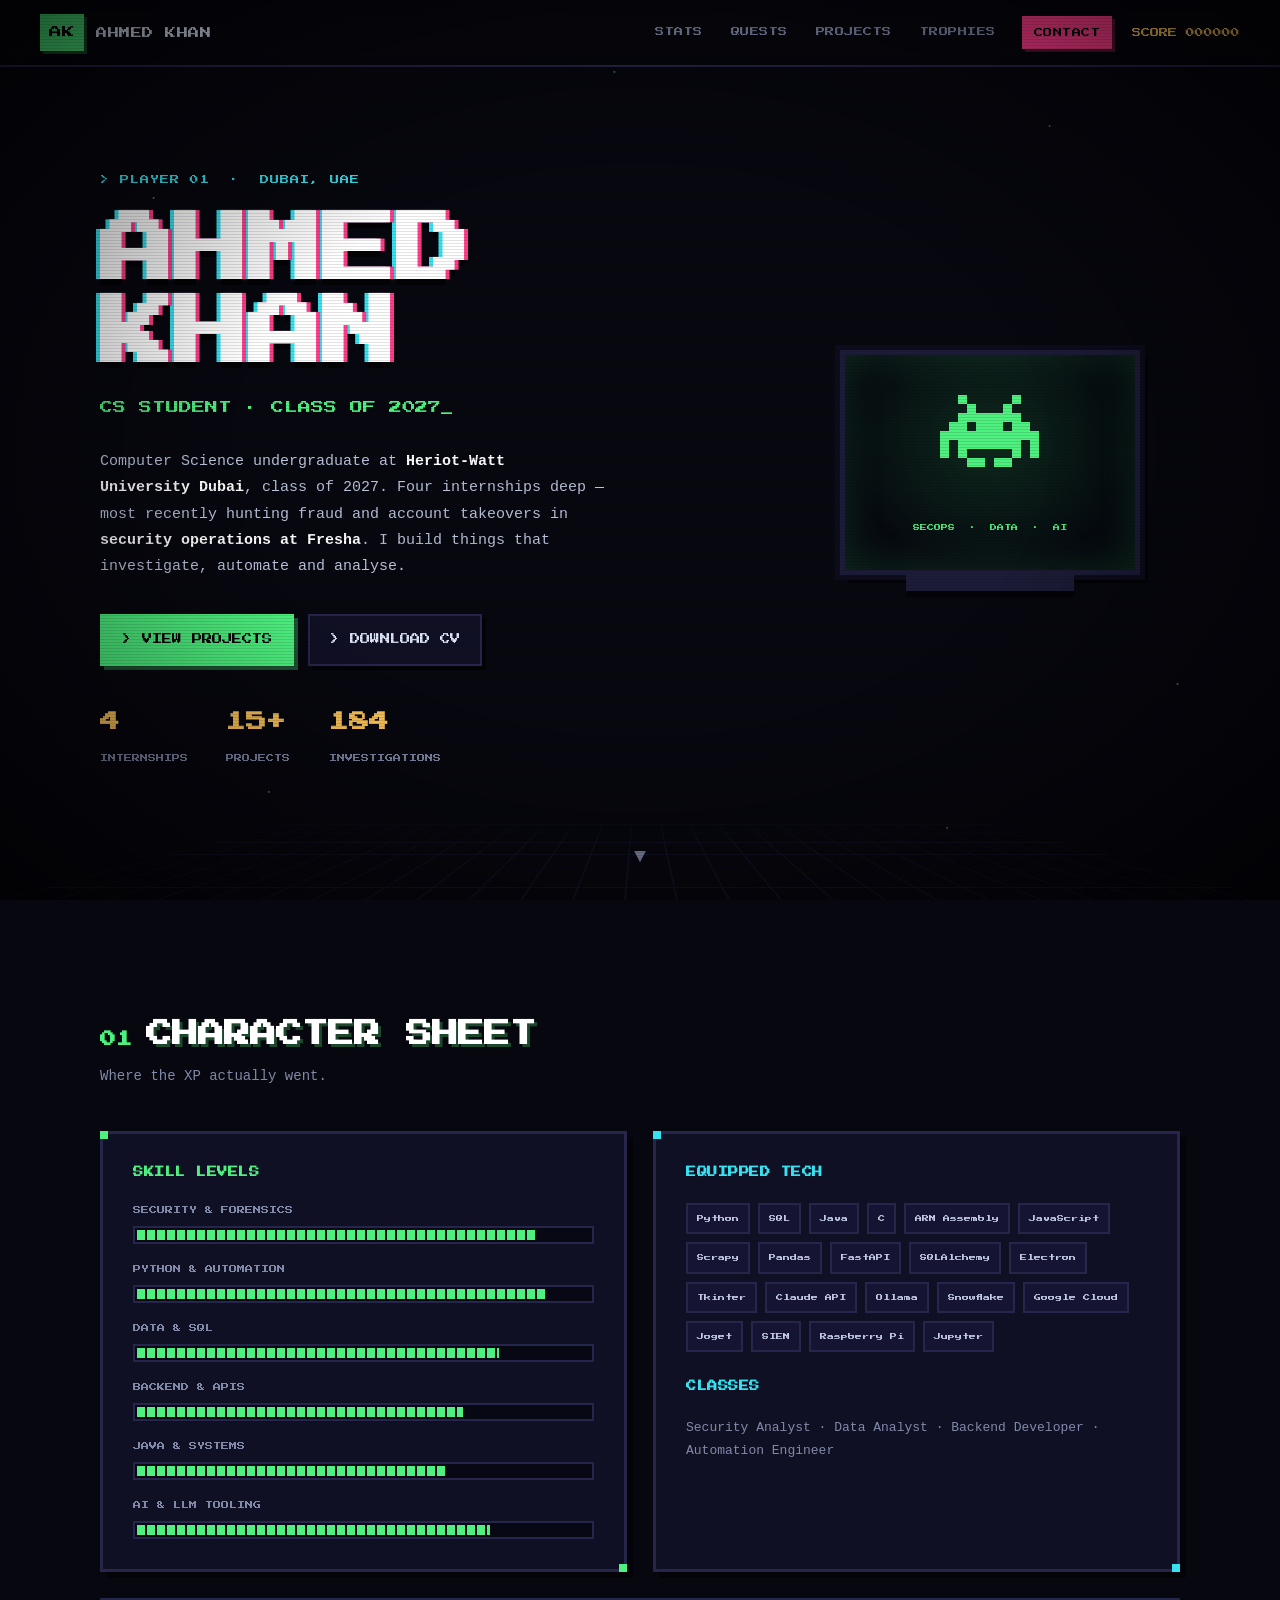
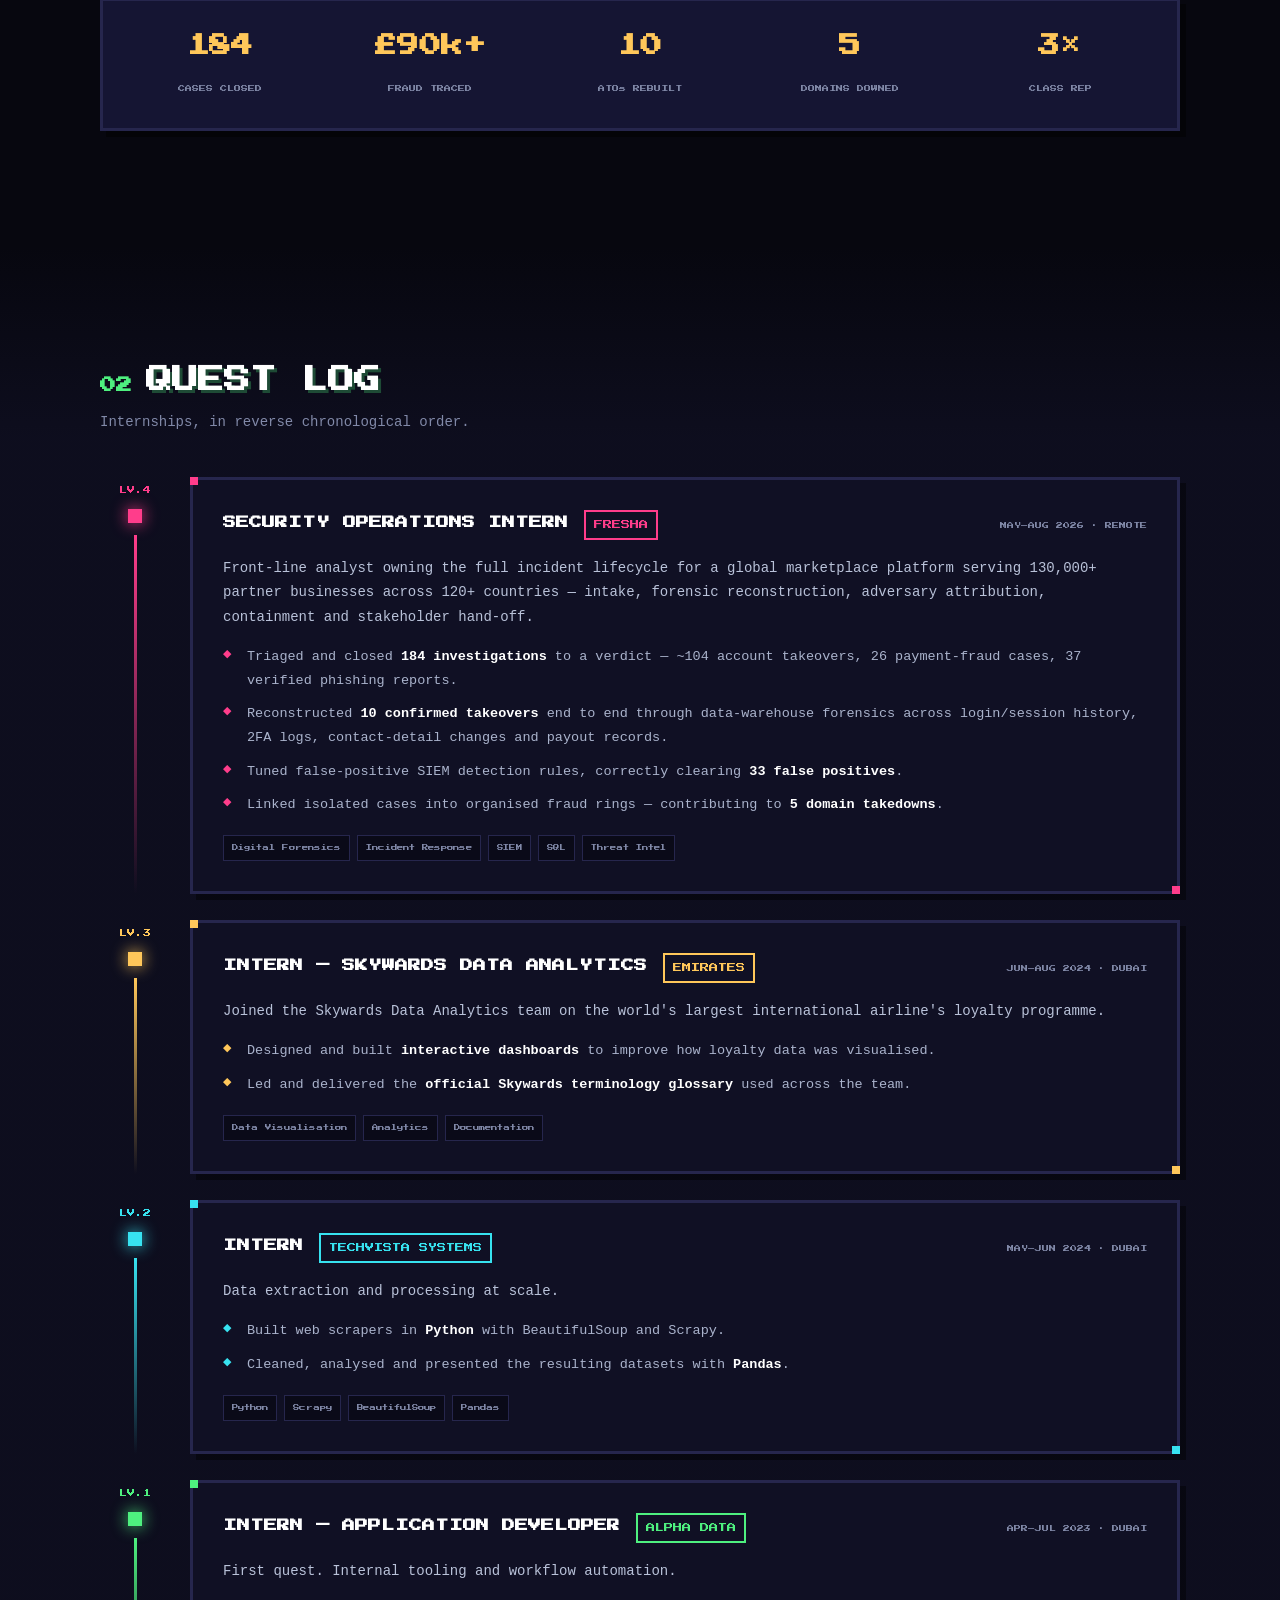
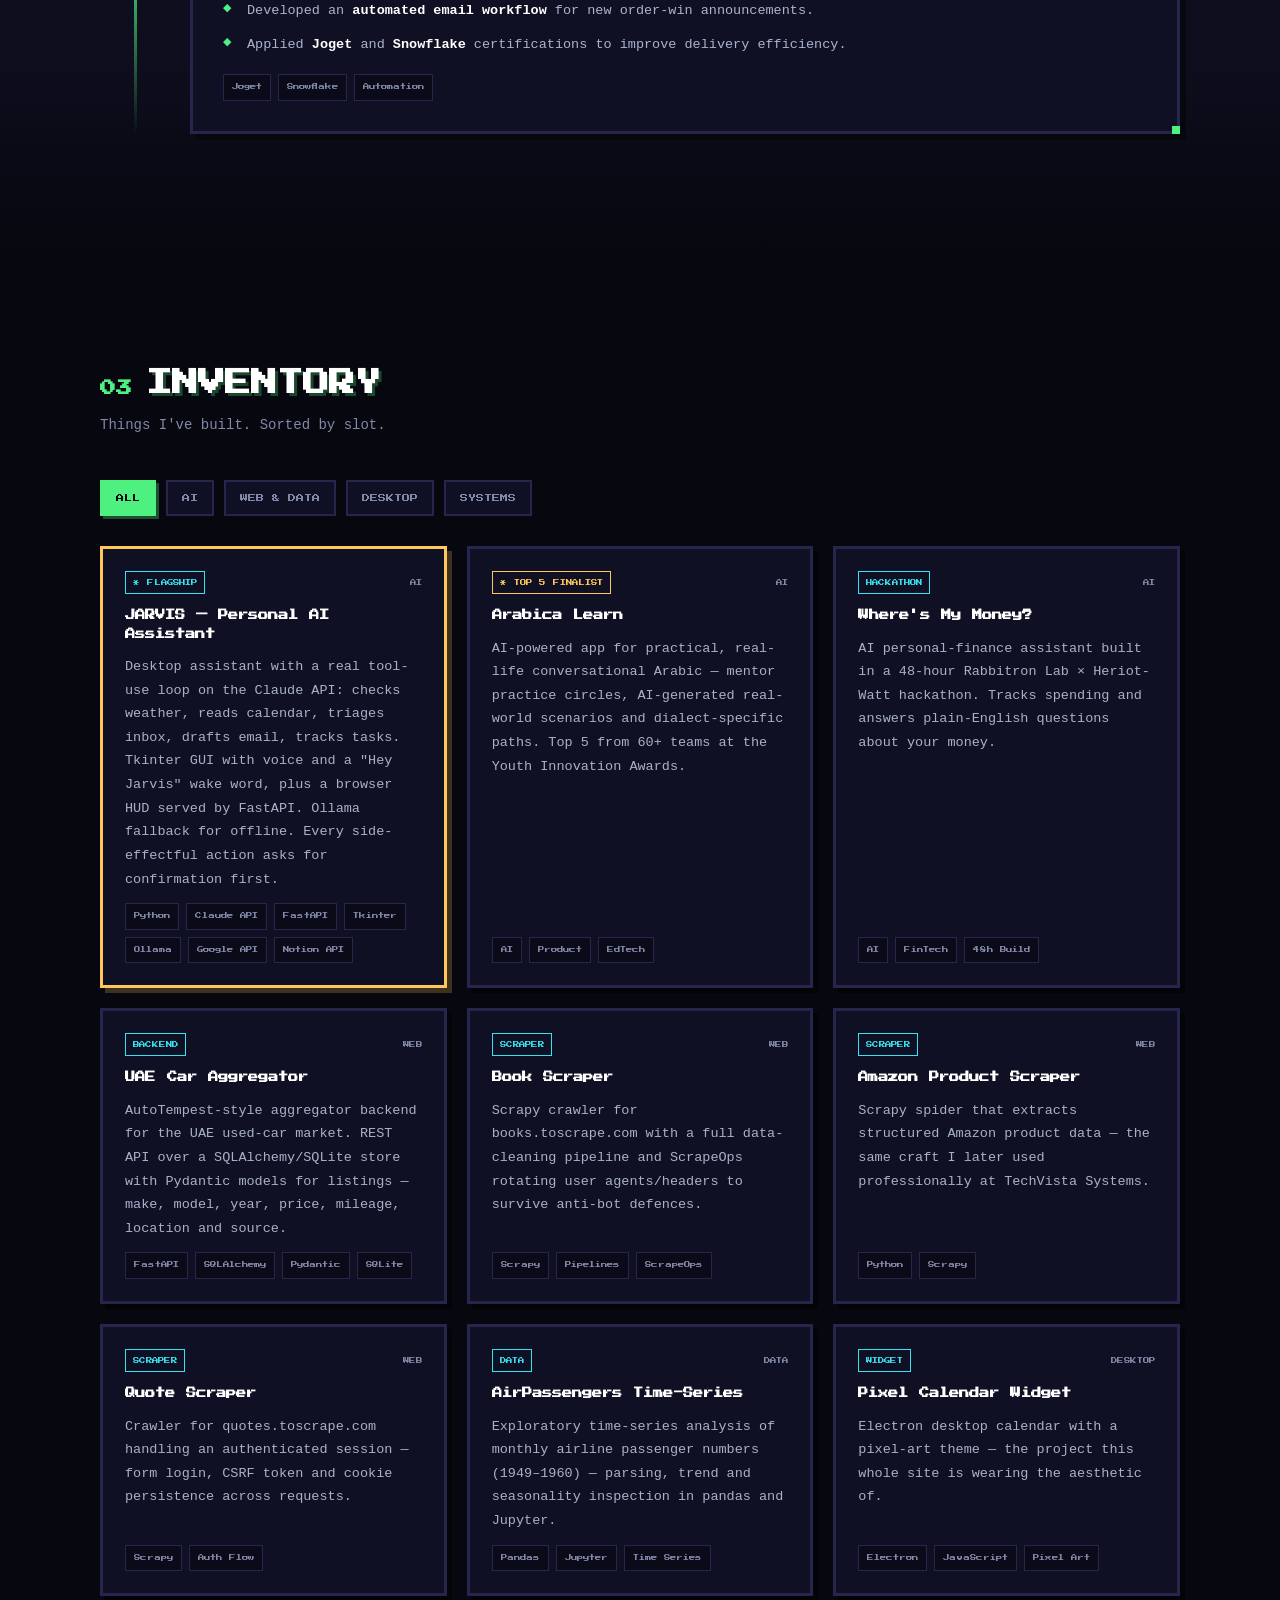
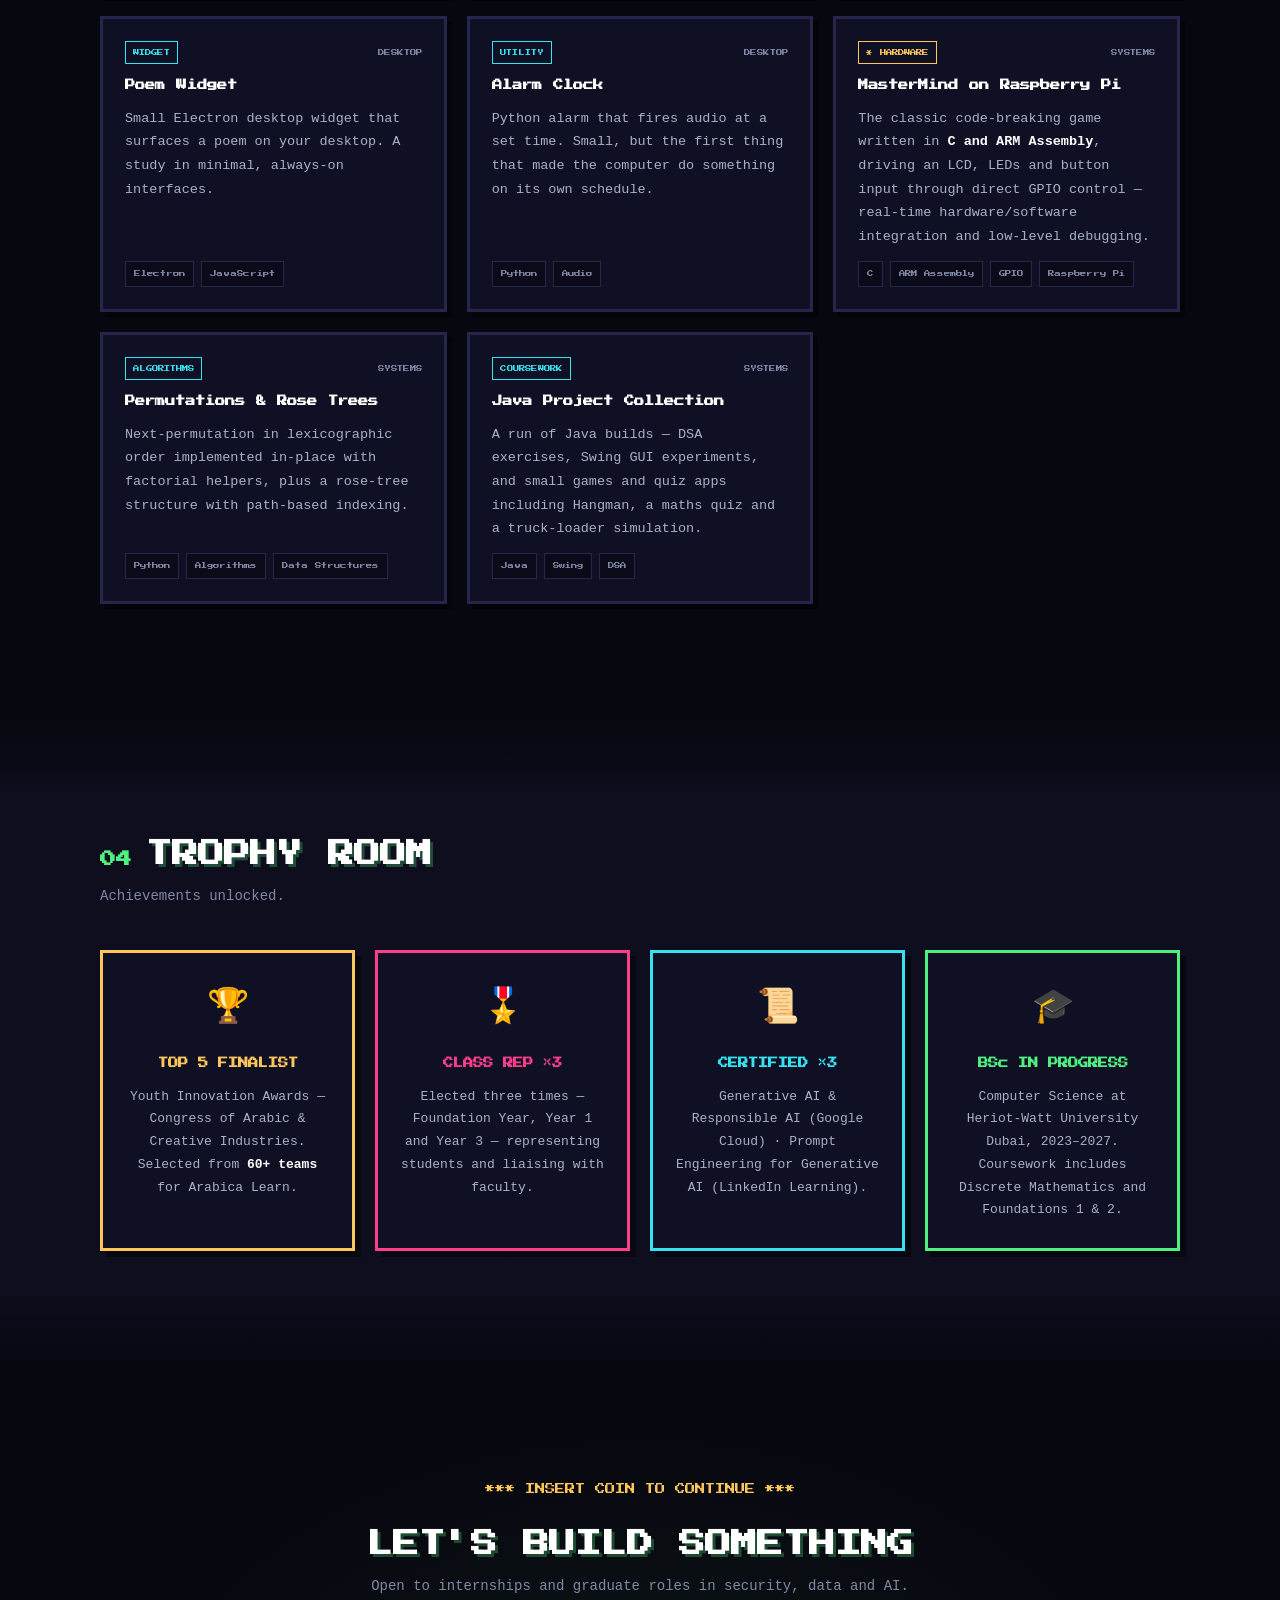
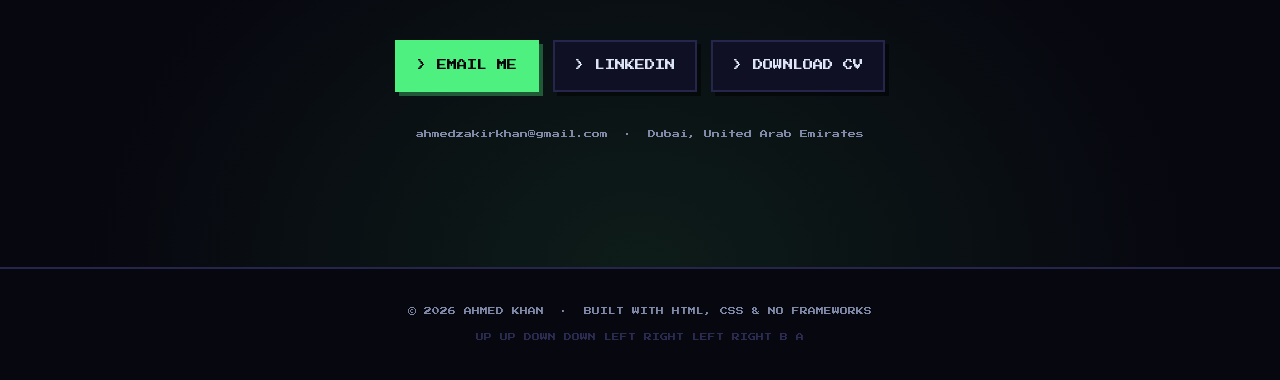
==== index.html @ 31eae6f4 "Retro 8-bit portfolio site Single self-contained page: inlined Press Start 2P webfont, CRT/scanline " ====
<!DOCTYPE html>
<html lang="en">
<head>
<meta charset="utf-8">
<meta name="viewport" content="width=device-width, initial-scale=1">
<title>Ahmed Khan — Computer Science · Security Operations, Data &amp; AI</title>
<meta name="description" content="Ahmed Khan — Computer Science undergraduate at Heriot-Watt University Dubai. Security operations at Fresha, data analytics at Emirates, and 15+ personal projects across AI, Python and systems.">
<meta name="author" content="Ahmed Khan">
<meta name="theme-color" content="#07070f">
<meta property="og:type" content="website">
<meta property="og:title" content="Ahmed Khan — Security Operations, Data &amp; AI">
<meta property="og:description" content="CS undergraduate in Dubai. Fraud investigation at Fresha, data analytics at Emirates, and 15+ builds across AI, Python and systems.">
<link rel="icon" href="data:image/svg+xml,%3Csvg xmlns='http://www.w3.org/2000/svg' viewBox='0 0 16 16'%3E%3Crect width='16' height='16' fill='%2307070f'/%3E%3Cg fill='%234ef07f'%3E%3Crect x='2' y='3' width='2' height='10'/%3E%3Crect x='4' y='7' width='2' height='2'/%3E%3Crect x='6' y='3' width='2' height='10'/%3E%3Crect x='10' y='3' width='2' height='4'/%3E%3Crect x='10' y='9' width='2' height='4'/%3E%3Crect x='12' y='3' width='2' height='2'/%3E%3Crect x='12' y='11' width='2' height='2'/%3E%3C/g%3E%3C/svg%3E">
<style>
@font-face{font-family:'Press Start 2P';font-style:normal;font-weight:400;font-display:swap;src:url([data-uri]) format('woff2');}
/* ============ TOKENS ============ */
:root{
  --bg:#07070f;
  --bg2:#0b0b18;
  --panel:#101024;
  --panel2:#151533;
  --line:#26264d;
  --text:#dce4f5;
  --dim:#8189a8;
  --green:#4ef07f;
  --cyan:#37e2f0;
  --magenta:#ff3d8b;
  --amber:#ffc75a;
  --purple:#a06bff;
  --accent:var(--green);
  --px:4px;
  --maxw:1160px;
  --font:'Press Start 2P', ui-monospace, 'Courier New', monospace;
  --body:ui-monospace, SFMono-Regular, Menlo, Consolas, monospace;
}

*,*::before,*::after{box-sizing:border-box}
html{scroll-behavior:smooth;scroll-padding-top:84px}
body{
  margin:0;background:var(--bg);color:var(--text);
  font-family:var(--body);font-size:15px;line-height:1.75;
  overflow-x:hidden;-webkit-font-smoothing:antialiased;
}
img{max-width:100%}
a{color:var(--accent);text-decoration:none}
::selection{background:var(--magenta);color:#fff}

/* ============ CRT OVERLAYS ============ */
.scanlines{
  position:fixed;inset:0;z-index:60;pointer-events:none;
  background:repeating-linear-gradient(180deg,rgba(0,0,0,.22) 0 1px,transparent 1px 3px);
  mix-blend-mode:multiply;opacity:.5;
}
.vignette{
  position:fixed;inset:0;z-index:59;pointer-events:none;
  background:radial-gradient(ellipse at center,transparent 45%,rgba(0,0,0,.65) 100%);
}

/* ============ BOOT ============ */
/* Hidden by default and shown only by JS. If scripts are blocked (strict CSP,
   sandboxed viewer) the site must never sit behind an overlay nothing can dismiss. */
#boot{
  position:fixed;inset:0;z-index:100;background:#05050c;
  display:none;place-items:center;cursor:pointer;
  transition:opacity .5s ease,visibility .5s;
}
html.boot-on #boot{display:grid}
#boot.done{opacity:0;visibility:hidden;pointer-events:none}
.boot-inner{font-family:var(--font);font-size:11px;line-height:2.6;color:var(--green);
  text-shadow:0 0 10px rgba(78,240,127,.55);padding:24px}
.boot-line{margin:0;opacity:0;animation:bootIn .01s forwards}
.boot-line:nth-child(1){animation-delay:.15s}
.boot-line:nth-child(2){animation-delay:.55s}
.boot-line:nth-child(3){animation-delay:.95s}
.boot-line:nth-child(4){animation-delay:1.35s}
.boot-hint{margin:22px 0 0;color:var(--dim);font-size:9px;opacity:0;animation:bootIn .01s 1.7s forwards}
.ok{color:var(--cyan)}
@keyframes bootIn{to{opacity:1}}

/* ============ NAV ============ */
.nav{
  position:fixed;top:0;left:0;right:0;z-index:50;
  display:flex;align-items:center;gap:20px;
  padding:14px clamp(16px,4vw,40px);
  background:rgba(7,7,15,.86);backdrop-filter:blur(8px);
  border-bottom:2px solid var(--line);transition:border-color .3s;
}
.nav.stuck{border-color:var(--green)}
.brand{display:flex;align-items:center;gap:12px;color:var(--text)}
.brand-badge{
  font-family:var(--font);font-size:12px;color:#05050c;background:var(--green);
  padding:8px 9px;box-shadow:3px 3px 0 rgba(78,240,127,.28);
}
.brand-txt{font-family:var(--font);font-size:11px;letter-spacing:.5px}
.nav-links{margin-left:auto;display:flex;gap:24px;align-items:center}
.nav-links a{
  font-family:var(--font);font-size:9px;color:var(--dim);letter-spacing:.5px;
  padding:6px 2px;border-bottom:2px solid transparent;transition:.18s;
}
.nav-links a:hover{color:var(--green);border-bottom-color:var(--green)}
.nav-links .nav-cta{color:var(--bg);background:var(--magenta);padding:9px 12px;border:0;
  box-shadow:3px 3px 0 rgba(255,61,139,.3)}
.nav-links .nav-cta:hover{color:#fff;transform:translate(-1px,-1px);box-shadow:4px 4px 0 rgba(255,61,139,.45)}
.score{font-family:var(--font);font-size:9px;color:var(--amber);white-space:nowrap}
.burger{display:none;margin-left:auto;background:none;border:2px solid var(--line);padding:9px 8px;cursor:pointer}
.burger span{display:block;width:20px;height:3px;background:var(--green);margin:3px 0}

/* ============ LAYOUT ============ */
.wrap{max-width:var(--maxw);margin:0 auto;padding:0 clamp(16px,4vw,40px)}
.section{padding:clamp(64px,9vw,120px) 0;position:relative}
.section.alt{background:
  linear-gradient(180deg,transparent,rgba(20,20,45,.5) 12%,rgba(20,20,45,.5) 88%,transparent)}
.h2{
  font-family:var(--font);font-size:clamp(15px,2.6vw,26px);line-height:1.5;margin:0 0 10px;
  color:#fff;text-shadow:3px 3px 0 rgba(78,240,127,.28);display:flex;align-items:baseline;gap:14px;flex-wrap:wrap;
}
.h2-num{color:var(--green);font-size:.62em;text-shadow:none}
.h2.center{justify-content:center;text-align:center}
.lede{color:var(--dim);margin:0 0 42px;font-size:14px}
.lede.center{text-align:center}
.center-row{justify-content:center}

/* ============ HERO ============ */
.hero{position:relative;min-height:100svh;display:flex;align-items:center;
  padding:120px 0 80px;overflow:hidden}
.stars{position:absolute;inset:0;
  background-image:
    radial-gradient(1.5px 1.5px at 12% 22%,#fff,transparent),
    radial-gradient(1.5px 1.5px at 82% 14%,#9fe,transparent),
    radial-gradient(1.5px 1.5px at 33% 71%,#fff,transparent),
    radial-gradient(1.5px 1.5px at 66% 47%,#fda,transparent),
    radial-gradient(1.5px 1.5px at 92% 76%,#fff,transparent),
    radial-gradient(1.5px 1.5px at 48% 8%,#8ff,transparent),
    radial-gradient(1.5px 1.5px at 21% 88%,#fff,transparent),
    radial-gradient(1.5px 1.5px at 74% 92%,#fbf,transparent);
  opacity:.55;animation:twinkle 5s steps(4) infinite}
@keyframes twinkle{50%{opacity:.25}}
.grid-floor{
  position:absolute;left:0;right:0;bottom:0;height:38vh;pointer-events:none;
  background-image:linear-gradient(var(--line) 2px,transparent 2px),linear-gradient(90deg,var(--line) 2px,transparent 2px);
  background-size:52px 52px;
  transform:perspective(320px) rotateX(62deg);transform-origin:bottom;
  opacity:.32;mask-image:linear-gradient(transparent,#000 55%)}
.hero-inner{position:relative;z-index:2;max-width:var(--maxw);margin:0 auto;padding:0 clamp(16px,4vw,40px);
  display:grid;grid-template-columns:1.25fr .75fr;gap:clamp(28px,5vw,64px);align-items:center;width:100%}
.kicker{font-family:var(--font);font-size:9px;color:var(--cyan);letter-spacing:1px;margin:0 0 22px}
.title{
  font-family:var(--font);font-size:clamp(34px,7.4vw,74px);line-height:1.12;margin:0 0 20px;color:#fff;
  text-shadow:
    4px 0 0 var(--magenta), -4px 0 0 var(--cyan),
    0 6px 0 rgba(0,0,0,.55);
  animation:glitch 7s steps(1) infinite;
}
@keyframes glitch{
  0%,92%,100%{text-shadow:4px 0 0 var(--magenta),-4px 0 0 var(--cyan),0 6px 0 rgba(0,0,0,.55)}
  94%{text-shadow:-6px 0 0 var(--magenta),6px 0 0 var(--cyan),0 6px 0 rgba(0,0,0,.55)}
  96%{text-shadow:3px 0 0 var(--cyan),-3px 0 0 var(--magenta),0 6px 0 rgba(0,0,0,.55)}
}
.subtitle{font-family:var(--font);font-size:clamp(9px,1.5vw,13px);color:var(--green);
  min-height:2.4em;margin:0 0 22px;line-height:1.9}
.subtitle::after{content:'_';animation:cursor 1s steps(2) infinite}
@keyframes cursor{50%{opacity:0}}
.blurb{max-width:56ch;color:#b9c2d9;margin:0 0 34px}
.blurb b{color:#fff}
.cta-row{display:flex;gap:14px;flex-wrap:wrap;margin-bottom:34px}
.btn{
  font-family:var(--font);font-size:10px;padding:15px 20px;color:var(--text);
  background:var(--panel);border:2px solid var(--line);
  box-shadow:4px 4px 0 rgba(0,0,0,.5);transition:.15s;display:inline-block;
}
.btn:hover{transform:translate(-2px,-2px);box-shadow:6px 6px 0 rgba(0,0,0,.55);border-color:var(--green);color:var(--green)}
.btn:active{transform:translate(2px,2px);box-shadow:1px 1px 0 rgba(0,0,0,.5)}
.btn-primary{background:var(--green);color:#05050c;border-color:var(--green);
  box-shadow:4px 4px 0 rgba(78,240,127,.32)}
.btn-primary:hover{color:#05050c;background:#6cff9a;box-shadow:6px 6px 0 rgba(78,240,127,.45)}
.hero-meta{list-style:none;display:flex;gap:clamp(18px,3vw,40px);padding:0;margin:0;flex-wrap:wrap}
.hero-meta li{font-family:var(--font);font-size:8px;color:var(--dim);line-height:2.2}
.hero-meta b{display:block;font-size:20px;color:var(--amber);margin-bottom:6px}

/* CRT ornament */
.hero-art{display:flex;justify-content:center}
.crt{width:min(300px,80%)}
.crt-screen{
  background:radial-gradient(ellipse at 50% 40%,#0e2a1d,#060a10 70%);
  border:5px solid #1c1c38;box-shadow:0 0 0 5px #0c0c1c,8px 8px 0 rgba(0,0,0,.5),inset 0 0 40px rgba(78,240,127,.14);
  padding:26px 18px 20px;display:grid;place-items:center;gap:14px;aspect-ratio:4/3;
}
.crt-base{height:16px;background:#1c1c38;margin:0 22%;box-shadow:0 6px 0 rgba(0,0,0,.45)}
.sprite{animation:bob 2.4s steps(2) infinite}
@keyframes bob{50%{transform:translateY(-8px)}}
.crt-cap{font-family:var(--font);font-size:7px;color:var(--green);margin:0;text-align:center;line-height:2}
.scroll-cue{position:absolute;bottom:26px;left:50%;transform:translateX(-50%);
  color:var(--dim);font-size:20px;animation:bob 1.8s steps(2) infinite;z-index:3}

/* ============ PANELS ============ */
.panel{
  background:var(--panel);border:3px solid var(--line);
  box-shadow:6px 6px 0 rgba(0,0,0,.45);padding:clamp(20px,3vw,30px);position:relative;
}
.panel::before,.panel::after{content:'';position:absolute;width:8px;height:8px;background:var(--accent)}
.panel::before{top:-3px;left:-3px}
.panel::after{bottom:-3px;right:-3px}
.panel-h{font-family:var(--font);font-size:10px;color:var(--accent);margin:0 0 22px;letter-spacing:.5px}
.panel-p{color:var(--dim);font-size:13px;margin:0}

/* stats */
.stats-grid{display:grid;grid-template-columns:1fr 1fr;gap:26px;margin-bottom:26px}
.bars{display:flex;flex-direction:column;gap:18px}
.bar-row span{font-family:var(--font);font-size:8px;color:var(--dim);display:block;margin-bottom:9px}
.bar{height:18px;background:#080814;border:2px solid var(--line);padding:2px;position:relative}
.bar i{display:block;height:100%;width:0;background:
  repeating-linear-gradient(90deg,var(--accent) 0 8px,rgba(0,0,0,.28) 8px 10px);
  transition:width 1.1s cubic-bezier(.2,.8,.2,1)}
.chips{display:flex;flex-wrap:wrap;gap:8px}
.chip{font-family:var(--font);font-size:7px;padding:8px 9px;background:var(--panel2);
  border:2px solid var(--line);color:#c3cbe4;line-height:1.6}
.chip:hover{border-color:var(--accent);color:var(--accent)}
.hiscore{display:grid;grid-template-columns:repeat(5,1fr);gap:16px;
  background:var(--panel2);border:3px solid var(--line);padding:26px 20px;box-shadow:6px 6px 0 rgba(0,0,0,.45)}
.hs{text-align:center}
.hs b{display:block;font-family:var(--font);font-size:clamp(14px,2.4vw,22px);color:var(--amber);margin-bottom:10px}
.hs span{font-family:var(--font);font-size:7px;color:var(--dim);line-height:1.9}

/* ============ QUESTS ============ */
.quests{list-style:none;padding:0;margin:0;display:flex;flex-direction:column;gap:26px}
.quest{display:grid;grid-template-columns:70px 1fr;gap:20px}
.quest-side{display:flex;flex-direction:column;align-items:center;gap:12px;padding-top:6px}
.lvl{font-family:var(--font);font-size:8px;color:var(--accent)}
.dot{width:14px;height:14px;background:var(--accent);box-shadow:0 0 16px var(--accent);flex:none}
.quest-side::after{content:'';flex:1;width:3px;background:linear-gradient(var(--accent),transparent)}
.quest-head{display:flex;flex-wrap:wrap;align-items:baseline;gap:10px 16px;margin-bottom:16px}
.quest-head h3{font-family:var(--font);font-size:clamp(10px,1.5vw,13px);color:#fff;margin:0;line-height:1.7}
.org{font-family:var(--font);font-size:9px;color:var(--accent);
  border:2px solid var(--accent);padding:5px 8px}
.when{font-family:var(--font);font-size:7px;color:var(--dim);margin-left:auto;white-space:nowrap}
.quest-desc{color:#b9c2d9;margin:0 0 16px;font-size:14px}
.loot{list-style:none;padding:0;margin:0 0 18px;display:flex;flex-direction:column;gap:10px}
.loot li{position:relative;padding-left:24px;font-size:13.5px;color:#aab3cc}
.loot li::before{content:'◆';position:absolute;left:0;color:var(--accent);font-size:11px}
.loot b{color:#fff}
.tags{display:flex;flex-wrap:wrap;gap:7px}
.tags span{font-family:var(--font);font-size:6.5px;padding:7px 8px;background:#0a0a18;
  border:1px solid var(--line);color:var(--dim);line-height:1.6}

/* ============ INVENTORY ============ */
/* filter buttons do nothing without JS, so only show them when JS runs */
.filters{display:none;flex-wrap:wrap;gap:10px;margin-bottom:30px}
.js .filters{display:flex}
.filt{font-family:var(--font);font-size:8px;padding:12px 14px;cursor:pointer;
  background:var(--panel);color:var(--dim);border:2px solid var(--line);transition:.15s}
.filt:hover{color:var(--text);border-color:var(--dim)}
.filt.is-on{background:var(--green);color:#05050c;border-color:var(--green);box-shadow:3px 3px 0 rgba(78,240,127,.3)}
.items{display:grid;grid-template-columns:repeat(auto-fill,minmax(310px,1fr));gap:20px}
.item{
  background:var(--panel);border:3px solid var(--line);padding:22px;
  box-shadow:5px 5px 0 rgba(0,0,0,.45);transition:transform .18s,border-color .18s,box-shadow .18s;
  display:flex;flex-direction:column;gap:12px;
}
.item:hover{transform:translate(-3px,-3px);border-color:var(--green);box-shadow:8px 8px 0 rgba(0,0,0,.5)}
.item.legendary{border-color:var(--amber);box-shadow:5px 5px 0 rgba(255,199,90,.22)}
.item.legendary:hover{border-color:var(--amber);box-shadow:8px 8px 0 rgba(255,199,90,.34)}
.item.hide{display:none}
.item-top{display:flex;justify-content:space-between;align-items:center;gap:10px}
.rarity{font-family:var(--font);font-size:6.5px;color:var(--cyan);border:1px solid var(--cyan);padding:5px 7px}
.rarity.gold{color:var(--amber);border-color:var(--amber)}
.slot{font-family:var(--font);font-size:6.5px;color:var(--dim)}
.item h3{font-family:var(--font);font-size:10.5px;color:#fff;margin:0;line-height:1.75}
.item p{margin:0;font-size:13.5px;color:#a8b1c9;flex:1}
.item p b{color:#fff}

/* ============ TROPHIES ============ */
.trophies{display:grid;grid-template-columns:repeat(auto-fit,minmax(240px,1fr));gap:20px}
.trophy{background:var(--panel);border:3px solid var(--accent);padding:26px 22px;
  box-shadow:6px 6px 0 rgba(0,0,0,.45);text-align:center;transition:transform .18s}
.trophy:hover{transform:translateY(-5px)}
.tro-icon{font-size:34px;display:block;margin-bottom:16px;filter:saturate(1.2)}
.trophy h3{font-family:var(--font);font-size:10px;color:var(--accent);margin:0 0 14px;line-height:1.7}
.trophy p{margin:0;font-size:13px;color:#a8b1c9}
.trophy b{color:#fff}

/* ============ CONTACT ============ */
.contact{text-align:center;background:
  radial-gradient(ellipse at 50% 100%,rgba(78,240,127,.09),transparent 62%)}
.coin{max-width:760px;margin:0 auto}
.insert{font-family:var(--font);font-size:10px;color:var(--amber);margin:0 0 26px}
.foot-meta{font-family:var(--font);font-size:8px;color:var(--dim);margin-top:30px;line-height:2.2}
.blink{animation:blink 1.1s steps(2) infinite}
@keyframes blink{50%{opacity:.15}}
.footer{border-top:2px solid var(--line);padding:34px 20px;text-align:center}
.footer p{font-family:var(--font);font-size:7.5px;color:var(--dim);margin:0;line-height:2.2}
.footer .hint{color:#2c2c52;margin-top:10px}

/* ============ REVEAL ============ */
/* Content is visible by default; JS opts in to the animation so nothing
   is ever hidden behind a script that failed to run. */
.reveal{opacity:1;transform:none}
.js-anim .reveal{opacity:0;transform:translateY(26px);transition:opacity .55s ease,transform .55s ease}
.js-anim .reveal.in{opacity:1;transform:none}

/* ============ RESPONSIVE ============ */
@media(max-width:900px){
  .hero-inner{grid-template-columns:1fr}
  .hero-art{display:none}
  .stats-grid{grid-template-columns:1fr}
  .hiscore{grid-template-columns:repeat(2,1fr);gap:22px}
  .nav-links{
    position:fixed;inset:64px 0 auto;flex-direction:column;gap:0;
    background:#0a0a18;border-bottom:3px solid var(--line);
    max-height:0;overflow:hidden;transition:max-height .3s ease;padding:0
  }
  .nav-links.open{max-height:340px;padding:10px 0}
  .nav-links a{padding:16px 24px;border-bottom:1px solid var(--line);width:100%}
  .nav-links .nav-cta{text-align:center;margin:10px 24px;width:auto}
  .burger{display:block}
  .score{display:none}
  .quest{grid-template-columns:1fr}
  .quest-side{flex-direction:row;padding-top:0}
  .quest-side::after{height:3px;width:auto;background:linear-gradient(90deg,var(--accent),transparent)}
  .when{margin-left:0}
}
@media(max-width:520px){
  body{font-size:14px}
  .hiscore{grid-template-columns:1fr}
  .brand-txt{display:none}
  .items{grid-template-columns:1fr}
}

/* ============ A11Y ============ */
@media(prefers-reduced-motion:reduce){
  *,*::before,*::after{animation-duration:.001ms!important;animation-iteration-count:1!important;
    transition-duration:.001ms!important;scroll-behavior:auto!important}
  .reveal{opacity:1;transform:none}
  #boot{display:none}
}
:focus-visible{outline:3px solid var(--amber);outline-offset:3px}

/* konami */
body.rainbow .title,body.rainbow .h2{animation:rain 1.4s linear infinite}
@keyframes rain{
  0%{filter:hue-rotate(0)}100%{filter:hue-rotate(360deg)}
}

</style>
</head>
<body>
<!-- BODY CONTENT — assembled into index.html by build.py -->
<div class="scanlines" aria-hidden="true"></div>
<div class="vignette" aria-hidden="true"></div>

<!-- ══════════ BOOT ══════════ -->
<div id="boot" aria-hidden="true">
  <div class="boot-inner">
    <p class="boot-line">AHMED-OS v2.7 &nbsp;&nbsp; BOOTING...</p>
    <p class="boot-line">MEM CHECK ......... <span class="ok">OK</span></p>
    <p class="boot-line">LOADING PROFILE ... <span class="ok">OK</span></p>
    <p class="boot-line">PLAYER 1 READY</p>
    <p class="boot-hint">CLICK OR PRESS ANY KEY</p>
  </div>
</div>

<!-- ══════════ NAV ══════════ -->
<header class="nav" id="nav">
  <a href="#top" class="brand" aria-label="Ahmed Khan — home">
    <span class="brand-badge">AK</span><span class="brand-txt">AHMED KHAN</span>
  </a>
  <nav class="nav-links" aria-label="Main">
    <a href="#stats">STATS</a>
    <a href="#quests">QUESTS</a>
    <a href="#inventory">PROJECTS</a>
    <a href="#trophies">TROPHIES</a>
    <a href="#contact" class="nav-cta">CONTACT</a>
  </nav>
  <div class="score" aria-hidden="true">SCORE <span id="score">000000</span></div>
  <button class="burger" id="burger" aria-label="Menu" aria-expanded="false"><span></span><span></span><span></span></button>
</header>

<main id="top">

<!-- ══════════ HERO ══════════ -->
<section class="hero">
  <div class="stars" aria-hidden="true"></div>
  <div class="grid-floor" aria-hidden="true"></div>

  <div class="hero-inner">
    <div class="hero-copy">
      <p class="kicker"><span class="blink">&gt;</span> PLAYER 01 &nbsp;·&nbsp; DUBAI, UAE</p>
      <h1 class="title">AHMED<br>KHAN</h1>
      <p class="subtitle" id="typed">CS STUDENT &middot; CLASS OF 2027</p>
      <p class="blurb">
        Computer Science undergraduate at <b>Heriot-Watt University Dubai</b>, class of 2027.
        Four internships deep — most recently hunting fraud and account takeovers in
        <b>security operations at Fresha</b>. I build things that investigate, automate and analyse.
      </p>
      <div class="cta-row">
        <a class="btn btn-primary" href="#inventory">&gt; VIEW PROJECTS</a>
        <a class="btn" href="Ahmed-Khan-CV.pdf" download>&gt; DOWNLOAD CV</a>
      </div>
      <ul class="hero-meta">
        <li><b>4</b> INTERNSHIPS</li>
        <li><b>15+</b> PROJECTS</li>
        <li><b>184</b> INVESTIGATIONS</li>
      </ul>
    </div>

    <div class="hero-art" aria-hidden="true">
      <div class="crt">
        <div class="crt-screen">
          <div class="sprite" id="sprite"><svg width="99" height="72" viewBox="0 0 99 72" fill="#4ef07f" shape-rendering="crispEdges" role="img" aria-label="Pixel art space invader"><rect x="18" y="0" width="9" height="9"/><rect x="72" y="0" width="9" height="9"/><rect x="27" y="9" width="9" height="9"/><rect x="63" y="9" width="9" height="9"/><rect x="18" y="18" width="9" height="9"/><rect x="27" y="18" width="9" height="9"/><rect x="36" y="18" width="9" height="9"/><rect x="45" y="18" width="9" height="9"/><rect x="54" y="18" width="9" height="9"/><rect x="63" y="18" width="9" height="9"/><rect x="72" y="18" width="9" height="9"/><rect x="9" y="27" width="9" height="9"/><rect x="18" y="27" width="9" height="9"/><rect x="36" y="27" width="9" height="9"/><rect x="45" y="27" width="9" height="9"/><rect x="54" y="27" width="9" height="9"/><rect x="72" y="27" width="9" height="9"/><rect x="81" y="27" width="9" height="9"/><rect x="0" y="36" width="9" height="9"/><rect x="9" y="36" width="9" height="9"/><rect x="18" y="36" width="9" height="9"/><rect x="27" y="36" width="9" height="9"/><rect x="36" y="36" width="9" height="9"/><rect x="45" y="36" width="9" height="9"/><rect x="54" y="36" width="9" height="9"/><rect x="63" y="36" width="9" height="9"/><rect x="72" y="36" width="9" height="9"/><rect x="81" y="36" width="9" height="9"/><rect x="90" y="36" width="9" height="9"/><rect x="0" y="45" width="9" height="9"/><rect x="18" y="45" width="9" height="9"/><rect x="27" y="45" width="9" height="9"/><rect x="36" y="45" width="9" height="9"/><rect x="45" y="45" width="9" height="9"/><rect x="54" y="45" width="9" height="9"/><rect x="63" y="45" width="9" height="9"/><rect x="72" y="45" width="9" height="9"/><rect x="90" y="45" width="9" height="9"/><rect x="0" y="54" width="9" height="9"/><rect x="18" y="54" width="9" height="9"/><rect x="72" y="54" width="9" height="9"/><rect x="90" y="54" width="9" height="9"/><rect x="27" y="63" width="9" height="9"/><rect x="36" y="63" width="9" height="9"/><rect x="54" y="63" width="9" height="9"/><rect x="63" y="63" width="9" height="9"/></svg></div>
          <p class="crt-cap">SECOPS &nbsp;·&nbsp; DATA &nbsp;·&nbsp; AI</p>
        </div>
        <div class="crt-base"></div>
      </div>
    </div>
  </div>

  <a href="#stats" class="scroll-cue" aria-label="Scroll down">▼</a>
</section>

<!-- ══════════ STATS ══════════ -->
<section id="stats" class="section">
  <div class="wrap">
    <h2 class="h2"><span class="h2-num">01</span> CHARACTER SHEET</h2>
    <p class="lede">Where the XP actually went.</p>

    <div class="stats-grid">
      <div class="panel reveal">
        <h3 class="panel-h">SKILL LEVELS</h3>
        <div class="bars">
          <div class="bar-row"><span>SECURITY &amp; FORENSICS</span><div class="bar" data-fill="88"><i style="width:88%"></i></div></div>
          <div class="bar-row"><span>PYTHON &amp; AUTOMATION</span><div class="bar" data-fill="90"><i style="width:90%"></i></div></div>
          <div class="bar-row"><span>DATA &amp; SQL</span><div class="bar" data-fill="80"><i style="width:80%"></i></div></div>
          <div class="bar-row"><span>BACKEND &amp; APIS</span><div class="bar" data-fill="72"><i style="width:72%"></i></div></div>
          <div class="bar-row"><span>JAVA &amp; SYSTEMS</span><div class="bar" data-fill="68"><i style="width:68%"></i></div></div>
          <div class="bar-row"><span>AI &amp; LLM TOOLING</span><div class="bar" data-fill="78"><i style="width:78%"></i></div></div>
        </div>
      </div>

      <div class="panel reveal" style="--accent:var(--cyan)">
        <h3 class="panel-h">EQUIPPED TECH</h3>
        <div class="chips">
          <span class="chip">Python</span><span class="chip">SQL</span><span class="chip">Java</span>
          <span class="chip">C</span><span class="chip">ARM Assembly</span><span class="chip">JavaScript</span>
          <span class="chip">Scrapy</span><span class="chip">Pandas</span><span class="chip">FastAPI</span>
          <span class="chip">SQLAlchemy</span><span class="chip">Electron</span><span class="chip">Tkinter</span>
          <span class="chip">Claude API</span><span class="chip">Ollama</span><span class="chip">Snowflake</span>
          <span class="chip">Google Cloud</span><span class="chip">Joget</span><span class="chip">SIEM</span>
          <span class="chip">Raspberry Pi</span><span class="chip">Jupyter</span>
        </div>
        <h3 class="panel-h" style="margin-top:26px">CLASSES</h3>
        <p class="panel-p">
          Security Analyst · Data Analyst · Backend Developer · Automation Engineer
        </p>
      </div>
    </div>

    <div class="hiscore reveal">
      <div class="hs"><b>184</b><span>CASES CLOSED</span></div>
      <div class="hs"><b>£90k+</b><span>FRAUD TRACED</span></div>
      <div class="hs"><b>10</b><span>ATOs REBUILT</span></div>
      <div class="hs"><b>5</b><span>DOMAINS DOWNED</span></div>
      <div class="hs"><b>3×</b><span>CLASS REP</span></div>
    </div>
  </div>
</section>

<!-- ══════════ QUESTS ══════════ -->
<section id="quests" class="section alt">
  <div class="wrap">
    <h2 class="h2"><span class="h2-num">02</span> QUEST LOG</h2>
    <p class="lede">Internships, in reverse chronological order.</p>

    <ol class="quests">
      <li class="quest reveal" style="--accent:var(--magenta)">
        <div class="quest-side"><span class="lvl">LV.4</span><span class="dot"></span></div>
        <div class="quest-body panel">
          <div class="quest-head">
            <h3>SECURITY OPERATIONS INTERN</h3>
            <span class="org">FRESHA</span>
            <span class="when">MAY–AUG 2026 · REMOTE</span>
          </div>
          <p class="quest-desc">
            Front-line analyst owning the full incident lifecycle for a global marketplace platform
            serving 130,000+ partner businesses across 120+ countries — intake, forensic reconstruction,
            adversary attribution, containment and stakeholder hand-off.
          </p>
          <ul class="loot">
            <li>Triaged and closed <b>184 investigations</b> to a verdict — ~104 account takeovers,
                26 payment-fraud cases, 37 verified phishing reports.</li>
            <li>Reconstructed <b>10 confirmed takeovers</b> end to end through data-warehouse forensics
                across login/session history, 2FA logs, contact-detail changes and payout records.</li>
            <li>Tuned false-positive SIEM detection rules, correctly clearing <b>33 false positives</b>.</li>
            <li>Linked isolated cases into organised fraud rings — contributing to <b>5 domain takedowns</b>.</li>
          </ul>
          <div class="tags"><span>Digital Forensics</span><span>Incident Response</span><span>SIEM</span><span>SQL</span><span>Threat Intel</span></div>
        </div>
      </li>

      <li class="quest reveal" style="--accent:var(--amber)">
        <div class="quest-side"><span class="lvl">LV.3</span><span class="dot"></span></div>
        <div class="quest-body panel">
          <div class="quest-head">
            <h3>INTERN — SKYWARDS DATA ANALYTICS</h3>
            <span class="org">EMIRATES</span>
            <span class="when">JUN–AUG 2024 · DUBAI</span>
          </div>
          <p class="quest-desc">
            Joined the Skywards Data Analytics team on the world's largest international airline's
            loyalty programme.
          </p>
          <ul class="loot">
            <li>Designed and built <b>interactive dashboards</b> to improve how loyalty data was visualised.</li>
            <li>Led and delivered the <b>official Skywards terminology glossary</b> used across the team.</li>
          </ul>
          <div class="tags"><span>Data Visualisation</span><span>Analytics</span><span>Documentation</span></div>
        </div>
      </li>

      <li class="quest reveal" style="--accent:var(--cyan)">
        <div class="quest-side"><span class="lvl">LV.2</span><span class="dot"></span></div>
        <div class="quest-body panel">
          <div class="quest-head">
            <h3>INTERN</h3>
            <span class="org">TECHVISTA SYSTEMS</span>
            <span class="when">MAY–JUN 2024 · DUBAI</span>
          </div>
          <p class="quest-desc">Data extraction and processing at scale.</p>
          <ul class="loot">
            <li>Built web scrapers in <b>Python</b> with BeautifulSoup and Scrapy.</li>
            <li>Cleaned, analysed and presented the resulting datasets with <b>Pandas</b>.</li>
          </ul>
          <div class="tags"><span>Python</span><span>Scrapy</span><span>BeautifulSoup</span><span>Pandas</span></div>
        </div>
      </li>

      <li class="quest reveal" style="--accent:var(--green)">
        <div class="quest-side"><span class="lvl">LV.1</span><span class="dot"></span></div>
        <div class="quest-body panel">
          <div class="quest-head">
            <h3>INTERN — APPLICATION DEVELOPER</h3>
            <span class="org">ALPHA DATA</span>
            <span class="when">APR–JUL 2023 · DUBAI</span>
          </div>
          <p class="quest-desc">First quest. Internal tooling and workflow automation.</p>
          <ul class="loot">
            <li>Developed an <b>automated email workflow</b> for new order-win announcements.</li>
            <li>Applied <b>Joget</b> and <b>Snowflake</b> certifications to improve delivery efficiency.</li>
          </ul>
          <div class="tags"><span>Joget</span><span>Snowflake</span><span>Automation</span></div>
        </div>
      </li>
    </ol>
  </div>
</section>

<!-- ══════════ INVENTORY ══════════ -->
<section id="inventory" class="section">
  <div class="wrap">
    <h2 class="h2"><span class="h2-num">03</span> INVENTORY</h2>
    <p class="lede">Things I've built. Sorted by slot.</p>

    <div class="filters" role="tablist" aria-label="Project filters">
      <button class="filt is-on" data-f="all" role="tab" aria-selected="true">ALL</button>
      <button class="filt" data-f="ai" role="tab" aria-selected="false">AI</button>
      <button class="filt" data-f="web" role="tab" aria-selected="false">WEB &amp; DATA</button>
      <button class="filt" data-f="desktop" role="tab" aria-selected="false">DESKTOP</button>
      <button class="filt" data-f="systems" role="tab" aria-selected="false">SYSTEMS</button>
    </div>

    <div class="items">

      <article class="item legendary reveal" data-c="ai">
        <div class="item-top"><span class="rarity">* FLAGSHIP</span><span class="slot">AI</span></div>
        <h3>JARVIS — Personal AI Assistant</h3>
        <p>Desktop assistant with a real tool-use loop on the Claude API: checks weather, reads calendar,
           triages inbox, drafts email, tracks tasks. Tkinter GUI with voice and a "Hey Jarvis" wake word,
           plus a browser HUD served by FastAPI. Ollama fallback for offline. Every side-effectful action
           asks for confirmation first.</p>
        <div class="tags"><span>Python</span><span>Claude API</span><span>FastAPI</span><span>Tkinter</span><span>Ollama</span><span>Google API</span><span>Notion API</span></div>
      </article>

      <article class="item reveal" data-c="ai">
        <div class="item-top"><span class="rarity gold">* TOP 5 FINALIST</span><span class="slot">AI</span></div>
        <h3>Arabica Learn</h3>
        <p>AI-powered app for practical, real-life conversational Arabic — mentor practice circles,
           AI-generated real-world scenarios and dialect-specific paths. Top 5 from 60+ teams at the
           Youth Innovation Awards.</p>
        <div class="tags"><span>AI</span><span>Product</span><span>EdTech</span></div>
      </article>

      <article class="item reveal" data-c="ai">
        <div class="item-top"><span class="rarity">HACKATHON</span><span class="slot">AI</span></div>
        <h3>Where's My Money?</h3>
        <p>AI personal-finance assistant built in a 48-hour Rabbitron Lab × Heriot-Watt hackathon.
           Tracks spending and answers plain-English questions about your money.</p>
        <div class="tags"><span>AI</span><span>FinTech</span><span>48h Build</span></div>
      </article>

      <article class="item reveal" data-c="web">
        <div class="item-top"><span class="rarity">BACKEND</span><span class="slot">WEB</span></div>
        <h3>UAE Car Aggregator</h3>
        <p>AutoTempest-style aggregator backend for the UAE used-car market. REST API over a
           SQLAlchemy/SQLite store with Pydantic models for listings — make, model, year, price,
           mileage, location and source.</p>
        <div class="tags"><span>FastAPI</span><span>SQLAlchemy</span><span>Pydantic</span><span>SQLite</span></div>
      </article>

      <article class="item reveal" data-c="web">
        <div class="item-top"><span class="rarity">SCRAPER</span><span class="slot">WEB</span></div>
        <h3>Book Scraper</h3>
        <p>Scrapy crawler for books.toscrape.com with a full data-cleaning pipeline and ScrapeOps
           rotating user agents/headers to survive anti-bot defences.</p>
        <div class="tags"><span>Scrapy</span><span>Pipelines</span><span>ScrapeOps</span></div>
      </article>

      <article class="item reveal" data-c="web">
        <div class="item-top"><span class="rarity">SCRAPER</span><span class="slot">WEB</span></div>
        <h3>Amazon Product Scraper</h3>
        <p>Scrapy spider that extracts structured Amazon product data — the same craft I later used
           professionally at TechVista Systems.</p>
        <div class="tags"><span>Python</span><span>Scrapy</span></div>
      </article>

      <article class="item reveal" data-c="web">
        <div class="item-top"><span class="rarity">SCRAPER</span><span class="slot">WEB</span></div>
        <h3>Quote Scraper</h3>
        <p>Crawler for quotes.toscrape.com handling an authenticated session — form login, CSRF token
           and cookie persistence across requests.</p>
        <div class="tags"><span>Scrapy</span><span>Auth Flow</span></div>
      </article>

      <article class="item reveal" data-c="web">
        <div class="item-top"><span class="rarity">DATA</span><span class="slot">DATA</span></div>
        <h3>AirPassengers Time-Series</h3>
        <p>Exploratory time-series analysis of monthly airline passenger numbers (1949–1960) —
           parsing, trend and seasonality inspection in pandas and Jupyter.</p>
        <div class="tags"><span>Pandas</span><span>Jupyter</span><span>Time Series</span></div>
      </article>

      <article class="item reveal" data-c="desktop">
        <div class="item-top"><span class="rarity">WIDGET</span><span class="slot">DESKTOP</span></div>
        <h3>Pixel Calendar Widget</h3>
        <p>Electron desktop calendar with a pixel-art theme — the project this whole site is
           wearing the aesthetic of.</p>
        <div class="tags"><span>Electron</span><span>JavaScript</span><span>Pixel Art</span></div>
      </article>

      <article class="item reveal" data-c="desktop">
        <div class="item-top"><span class="rarity">WIDGET</span><span class="slot">DESKTOP</span></div>
        <h3>Poem Widget</h3>
        <p>Small Electron desktop widget that surfaces a poem on your desktop. A study in
           minimal, always-on interfaces.</p>
        <div class="tags"><span>Electron</span><span>JavaScript</span></div>
      </article>

      <article class="item reveal" data-c="desktop">
        <div class="item-top"><span class="rarity">UTILITY</span><span class="slot">DESKTOP</span></div>
        <h3>Alarm Clock</h3>
        <p>Python alarm that fires audio at a set time. Small, but the first thing that made the
           computer do something on its own schedule.</p>
        <div class="tags"><span>Python</span><span>Audio</span></div>
      </article>

      <article class="item reveal" data-c="systems">
        <div class="item-top"><span class="rarity gold">* HARDWARE</span><span class="slot">SYSTEMS</span></div>
        <h3>MasterMind on Raspberry Pi</h3>
        <p>The classic code-breaking game written in <b>C and ARM Assembly</b>, driving an LCD, LEDs and
           button input through direct GPIO control — real-time hardware/software integration and
           low-level debugging.</p>
        <div class="tags"><span>C</span><span>ARM Assembly</span><span>GPIO</span><span>Raspberry Pi</span></div>
      </article>

      <article class="item reveal" data-c="systems">
        <div class="item-top"><span class="rarity">ALGORITHMS</span><span class="slot">SYSTEMS</span></div>
        <h3>Permutations &amp; Rose Trees</h3>
        <p>Next-permutation in lexicographic order implemented in-place with factorial helpers, plus a
           rose-tree structure with path-based indexing.</p>
        <div class="tags"><span>Python</span><span>Algorithms</span><span>Data Structures</span></div>
      </article>

      <article class="item reveal" data-c="systems">
        <div class="item-top"><span class="rarity">COURSEWORK</span><span class="slot">SYSTEMS</span></div>
        <h3>Java Project Collection</h3>
        <p>A run of Java builds — DSA exercises, Swing GUI experiments, and small games and quiz apps
           including Hangman, a maths quiz and a truck-loader simulation.</p>
        <div class="tags"><span>Java</span><span>Swing</span><span>DSA</span></div>
      </article>

    </div>
  </div>
</section>

<!-- ══════════ TROPHIES ══════════ -->
<section id="trophies" class="section alt">
  <div class="wrap">
    <h2 class="h2"><span class="h2-num">04</span> TROPHY ROOM</h2>
    <p class="lede">Achievements unlocked.</p>

    <div class="trophies">
      <div class="trophy reveal" style="--accent:var(--amber)">
        <span class="tro-icon">🏆</span>
        <h3>TOP 5 FINALIST</h3>
        <p>Youth Innovation Awards — Congress of Arabic &amp; Creative Industries. Selected from
           <b>60+ teams</b> for Arabica Learn.</p>
      </div>
      <div class="trophy reveal" style="--accent:var(--magenta)">
        <span class="tro-icon">🎖️</span>
        <h3>CLASS REP ×3</h3>
        <p>Elected three times — Foundation Year, Year 1 and Year 3 — representing students
           and liaising with faculty.</p>
      </div>
      <div class="trophy reveal" style="--accent:var(--cyan)">
        <span class="tro-icon">📜</span>
        <h3>CERTIFIED ×3</h3>
        <p>Generative AI &amp; Responsible AI (Google Cloud) · Prompt Engineering for
           Generative AI (LinkedIn Learning).</p>
      </div>
      <div class="trophy reveal" style="--accent:var(--green)">
        <span class="tro-icon">🎓</span>
        <h3>BSc IN PROGRESS</h3>
        <p>Computer Science at Heriot-Watt University Dubai, 2023–2027. Coursework includes
           Discrete Mathematics and Foundations 1 &amp; 2.</p>
      </div>
    </div>
  </div>
</section>

<!-- ══════════ CONTACT ══════════ -->
<section id="contact" class="section contact">
  <div class="wrap">
    <div class="coin">
      <p class="insert blink">*** INSERT COIN TO CONTINUE ***</p>
      <h2 class="h2 center">LET'S BUILD SOMETHING</h2>
      <p class="lede center">
        Open to internships and graduate roles in security, data and AI.
      </p>
      <div class="cta-row center-row">
        <a class="btn btn-primary" href="mailto:ahmedzakirkhan@gmail.com">&gt; EMAIL ME</a>
        <a class="btn" href="https://www.linkedin.com/in/ahmedzakirkhan" target="_blank" rel="noopener">&gt; LINKEDIN</a>
        <a class="btn" href="Ahmed-Khan-CV.pdf" download>&gt; DOWNLOAD CV</a>
      </div>
      <p class="foot-meta">ahmedzakirkhan@gmail.com &nbsp;·&nbsp; Dubai, United Arab Emirates</p>
    </div>
  </div>
</section>

<footer class="footer">
  <p>© <span id="yr">2026</span> AHMED KHAN &nbsp;·&nbsp; BUILT WITH HTML, CSS &amp; NO FRAMEWORKS</p>
  <p class="hint">UP UP DOWN DOWN LEFT RIGHT LEFT RIGHT B A</p>
</footer>

</main>

<script>
(function () {
  'use strict';
  var reduced = window.matchMedia('(prefers-reduced-motion: reduce)').matches;
  // opt in to scroll animations only when JS + IO are actually available
  var canAnimate = !reduced && 'IntersectionObserver' in window;
  // 'js' marks that scripts really run, so CSS can show JS-only controls.
  document.documentElement.classList.add('js');
  if (canAnimate) document.documentElement.classList.add('js-anim');

  /* ---------- boot ----------
     Shown only once JS is confirmed running, so a blocked script can never
     leave the page stuck behind the overlay. Dismissed by the timer or by any
     interaction — keydown alone is not enough, since an unfocused iframe
     never receives key events. */
  var boot = document.getElementById('boot');
  function killBoot() {
    if (boot) boot.classList.add('done');
    document.documentElement.classList.remove('boot-on');
  }
  if (boot && !reduced) {
    document.documentElement.classList.add('boot-on');
    var bootTimer = setTimeout(killBoot, 2200);
    function dismiss() { clearTimeout(bootTimer); killBoot(); }
    ['pointerdown', 'click', 'touchstart', 'keydown', 'wheel', 'scroll'].forEach(function (ev) {
      window.addEventListener(ev, dismiss, { once: true, passive: true });
    });
    boot.addEventListener('click', dismiss, { once: true });
  }

  /* ---------- typewriter ---------- */
  var typed = document.getElementById('typed');
  var LINES = [
    'CS STUDENT · CLASS OF 2027',
    'SECURITY OPERATIONS ANALYST',
    'DATA + AUTOMATION BUILDER',
    'FRAUD HUNTER @ FRESHA'
  ];
  if (typed) {
    if (reduced) { typed.textContent = LINES[0]; }
    else {
      var li = 0, ci = 0, del = false;
      (function tick() {
        var full = LINES[li];
        typed.textContent = full.slice(0, ci);
        if (!del && ci < full.length) { ci++; setTimeout(tick, 55); }
        else if (!del) { del = true; setTimeout(tick, 1700); }
        else if (ci > 0) { ci--; setTimeout(tick, 26); }
        else { del = false; li = (li + 1) % LINES.length; setTimeout(tick, 260); }
      })();
    }
  }

  /* ---------- reveal + stat bars ---------- */
  var io = canAnimate ? new IntersectionObserver(function (entries) {
    entries.forEach(function (en) {
      if (!en.isIntersecting) return;
      en.target.classList.add('in');
      en.target.querySelectorAll('.bar').forEach(function (bar) {
        var fill = bar.querySelector('i');
        if (fill) setTimeout(function () { fill.style.width = bar.dataset.fill + '%'; }, 180);
      });
      io.unobserve(en.target);
    });
  }, { threshold: 0.12, rootMargin: '0px 0px -40px' }) : null;
  if (io) {
    // collapse the bars first so they can animate up on reveal
    document.querySelectorAll('.bar i').forEach(function (f) { f.style.width = '0%'; });
    document.querySelectorAll('.reveal').forEach(function (el) { io.observe(el); });
  }

  /* ---------- project filters ---------- */
  var filts = document.querySelectorAll('.filt');
  var items = document.querySelectorAll('.item');
  filts.forEach(function (btn) {
    btn.addEventListener('click', function () {
      filts.forEach(function (b) { b.classList.remove('is-on'); b.setAttribute('aria-selected', 'false'); });
      btn.classList.add('is-on');
      btn.setAttribute('aria-selected', 'true');
      var f = btn.dataset.f;
      items.forEach(function (it) {
        it.classList.toggle('hide', f !== 'all' && it.dataset.c !== f);
      });
    });
  });

  /* ---------- nav ---------- */
  var nav = document.getElementById('nav');
  var burger = document.getElementById('burger');
  var links = document.querySelector('.nav-links');
  if (burger) {
    burger.addEventListener('click', function () {
      var open = links.classList.toggle('open');
      burger.setAttribute('aria-expanded', String(open));
    });
    links.addEventListener('click', function (e) {
      if (e.target.tagName === 'A') { links.classList.remove('open'); burger.setAttribute('aria-expanded', 'false'); }
    });
  }

  /* ---------- score counter ---------- */
  var scoreEl = document.getElementById('score');
  function onScroll() {
    if (nav) nav.classList.toggle('stuck', window.scrollY > 20);
    if (scoreEl) {
      var max = document.body.scrollHeight - window.innerHeight;
      var pct = max > 0 ? window.scrollY / max : 0;
      var v = Math.round(pct * 133700);
      scoreEl.textContent = String(v).padStart(6, '0');
    }
  }
  window.addEventListener('scroll', onScroll, { passive: true });
  onScroll();

  /* ---------- year ---------- */
  var yr = document.getElementById('yr');
  if (yr) yr.textContent = new Date().getFullYear();

  /* ---------- konami ---------- */
  var CODE = ['ArrowUp', 'ArrowUp', 'ArrowDown', 'ArrowDown', 'ArrowLeft', 'ArrowRight', 'ArrowLeft', 'ArrowRight', 'b', 'a'];
  var pos = 0;
  window.addEventListener('keydown', function (e) {
    var k = e.key.length === 1 ? e.key.toLowerCase() : e.key;
    pos = (k === CODE[pos]) ? pos + 1 : (k === CODE[0] ? 1 : 0);
    if (pos === CODE.length) {
      pos = 0;
      document.body.classList.toggle('rainbow');
      var t = document.createElement('div');
      t.textContent = '★ CHEAT ACTIVATED ★';
      t.style.cssText = 'position:fixed;left:50%;top:50%;transform:translate(-50%,-50%);z-index:200;' +
        'font-family:var(--font);font-size:14px;color:#ffc75a;background:#0a0a18;border:3px solid #ffc75a;' +
        'padding:22px 26px;box-shadow:8px 8px 0 rgba(0,0,0,.6);text-align:center';
      document.body.appendChild(t);
      setTimeout(function () { t.remove(); }, 1600);
    }
  });
})();

</script>
</body>
</html>
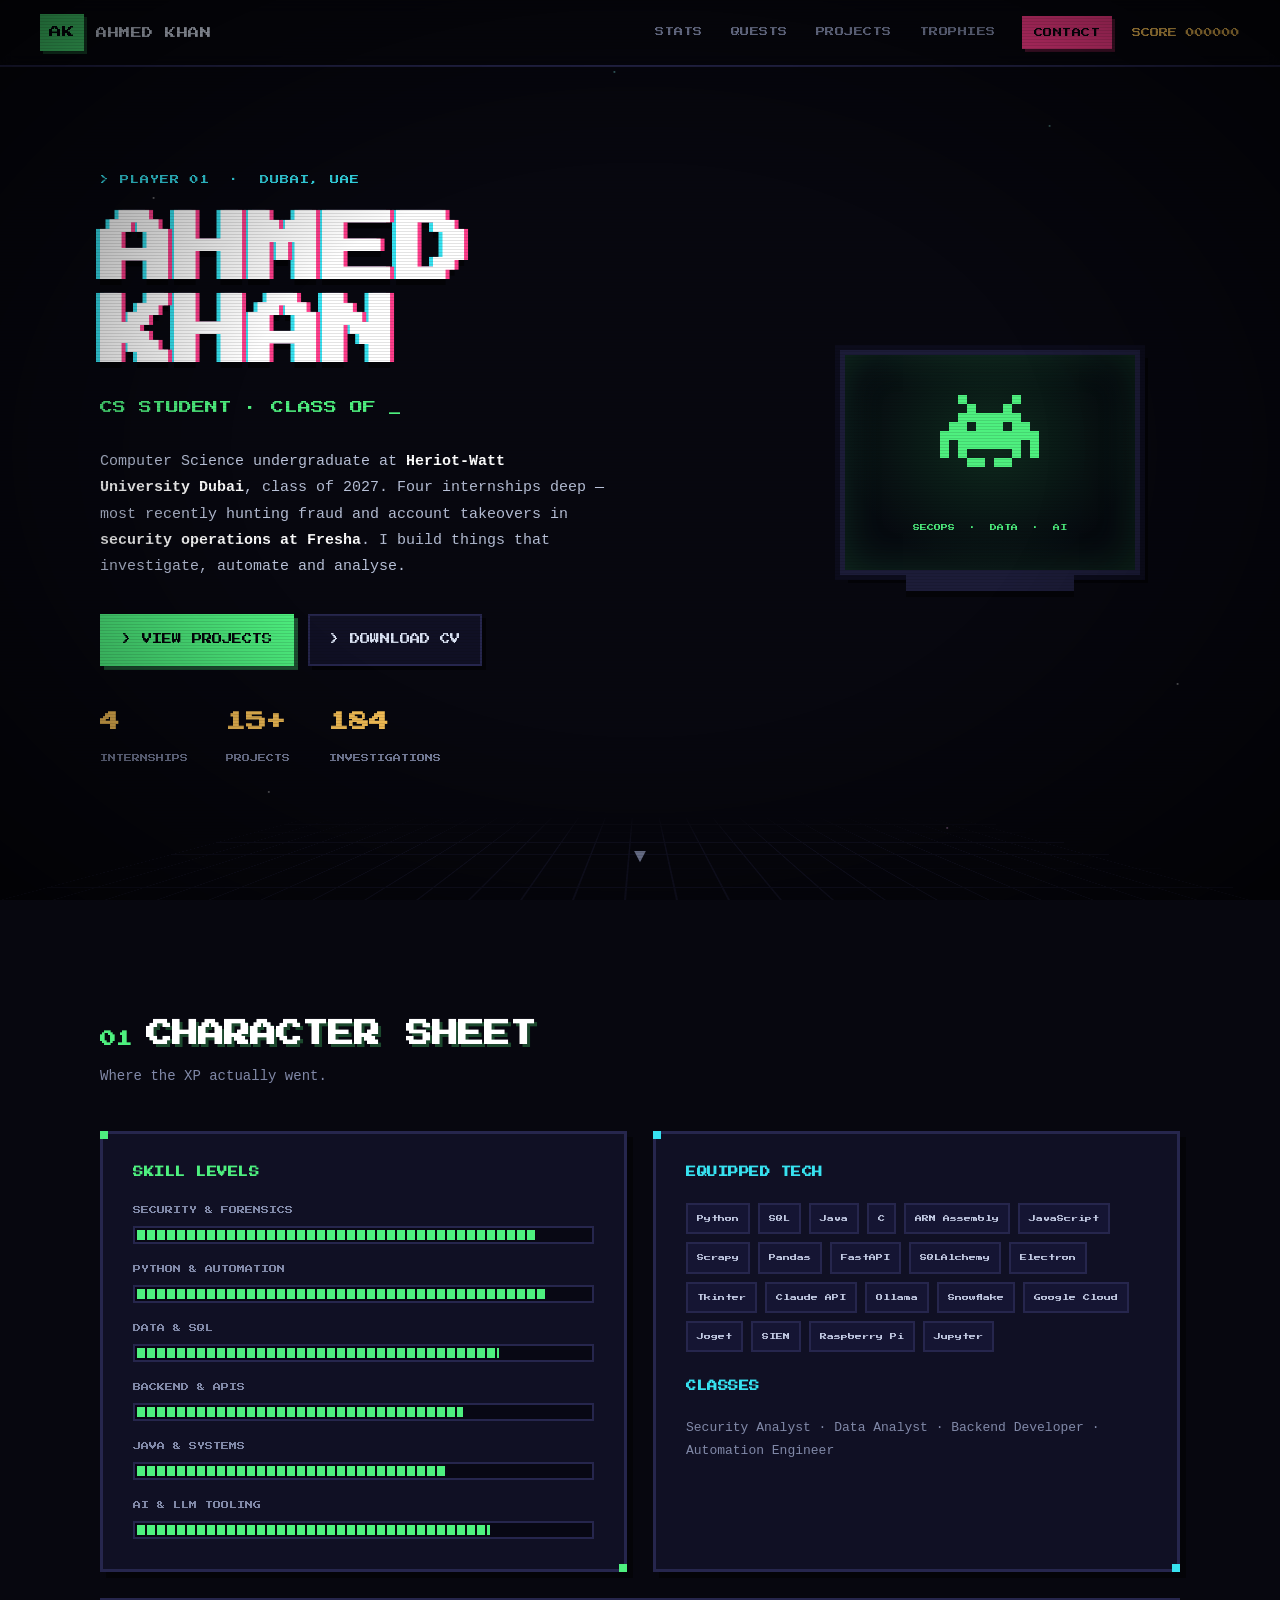
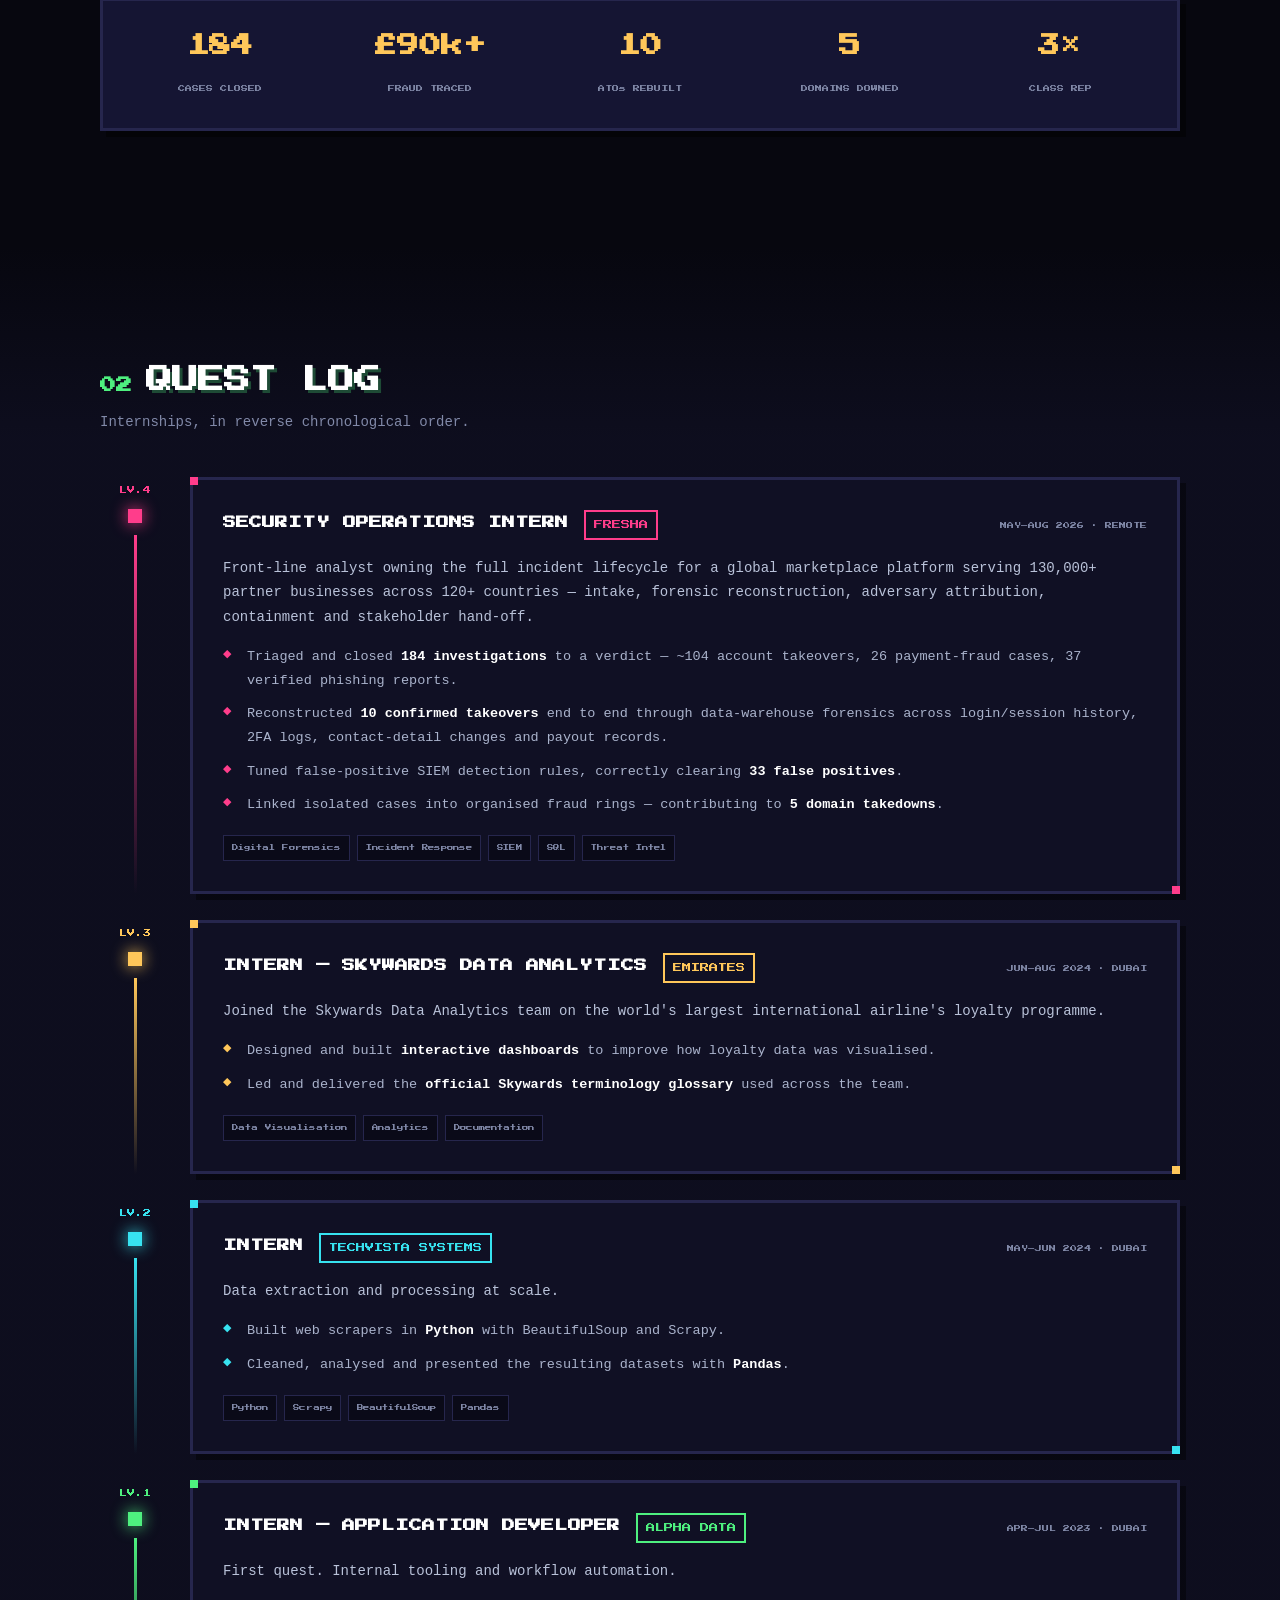
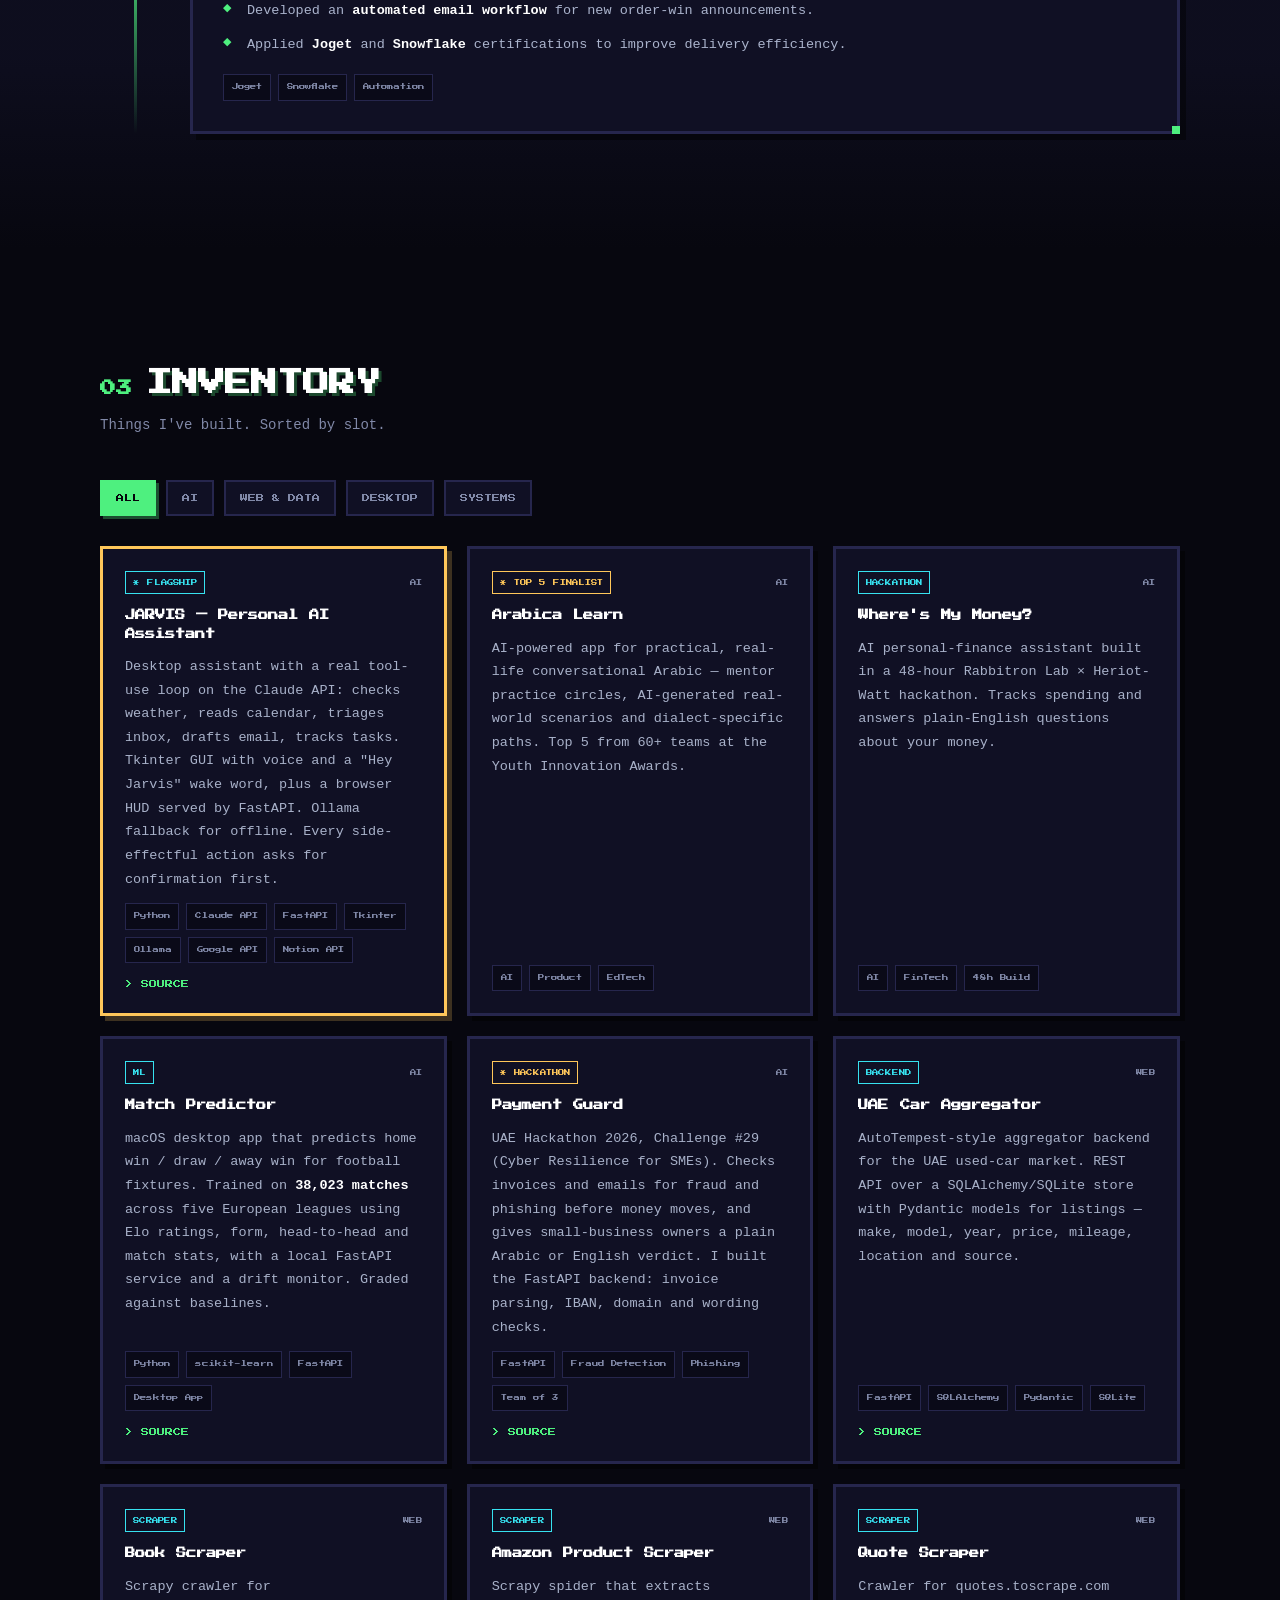
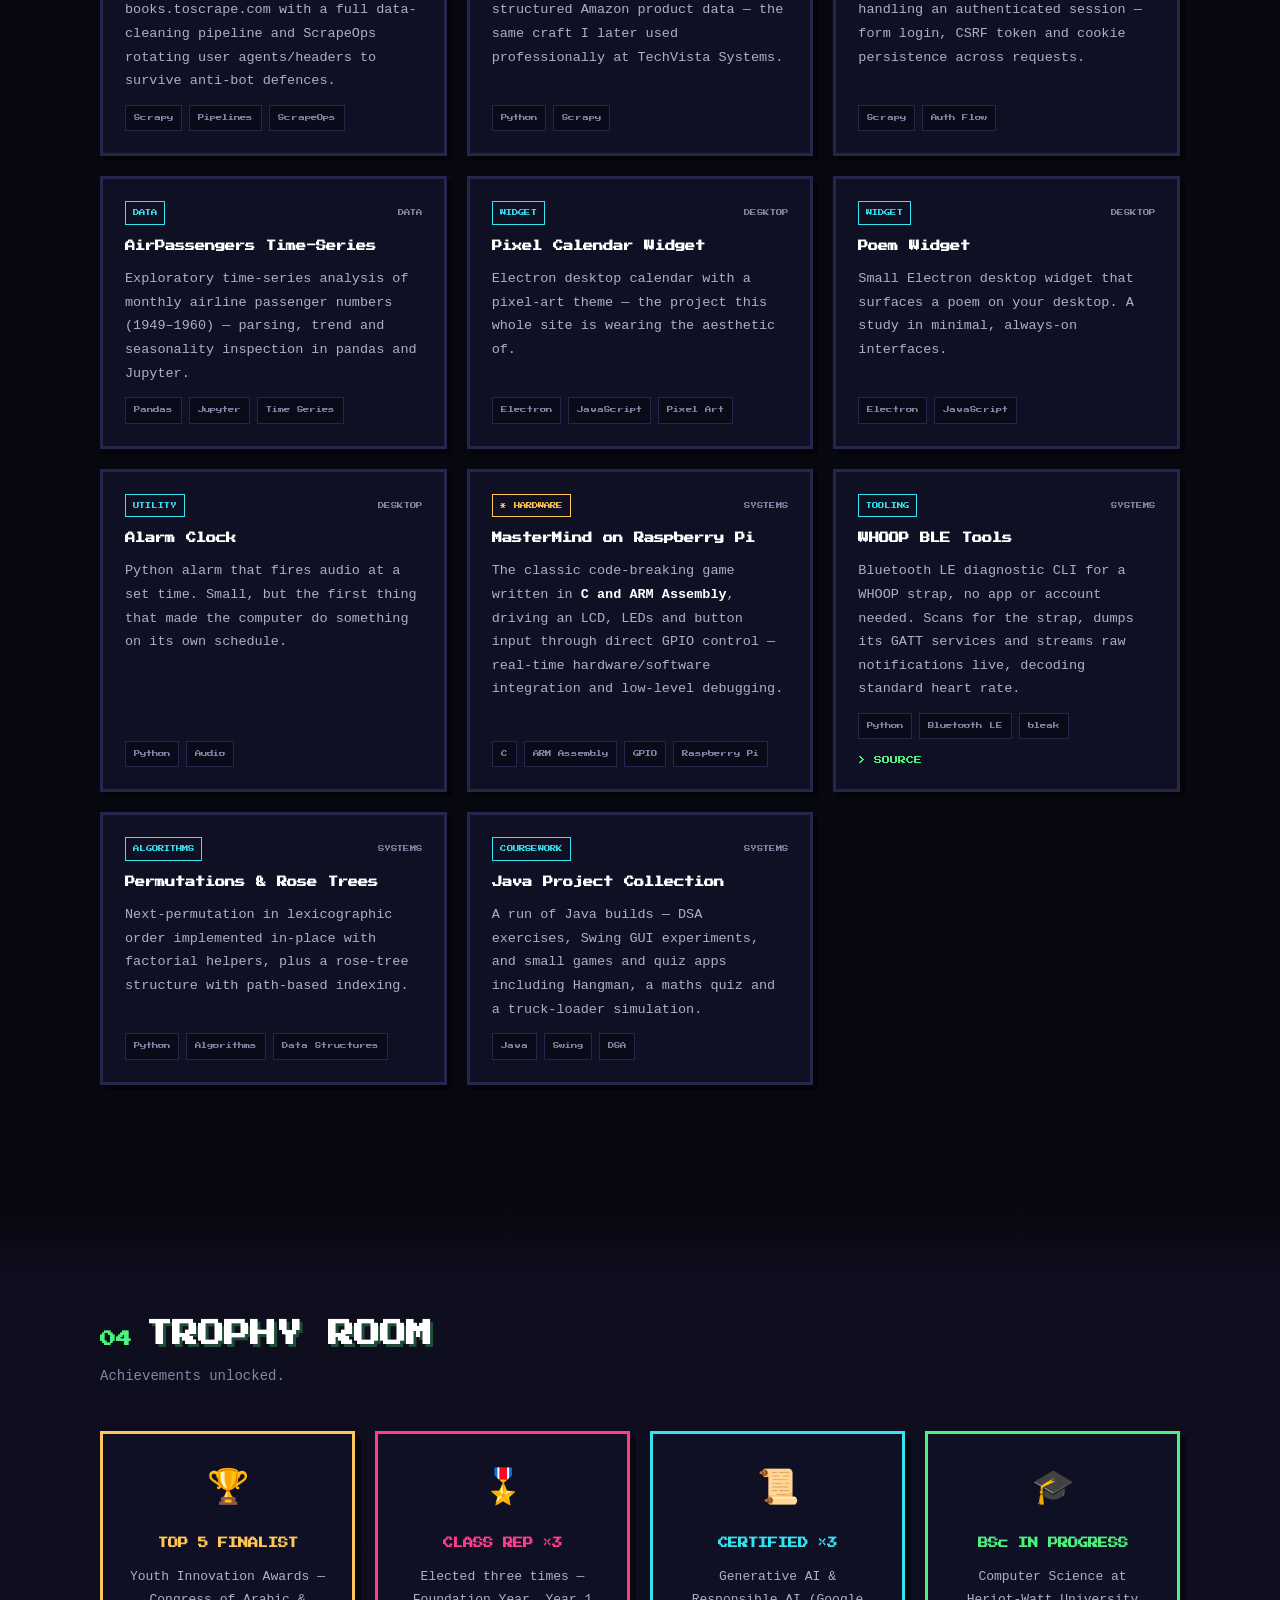
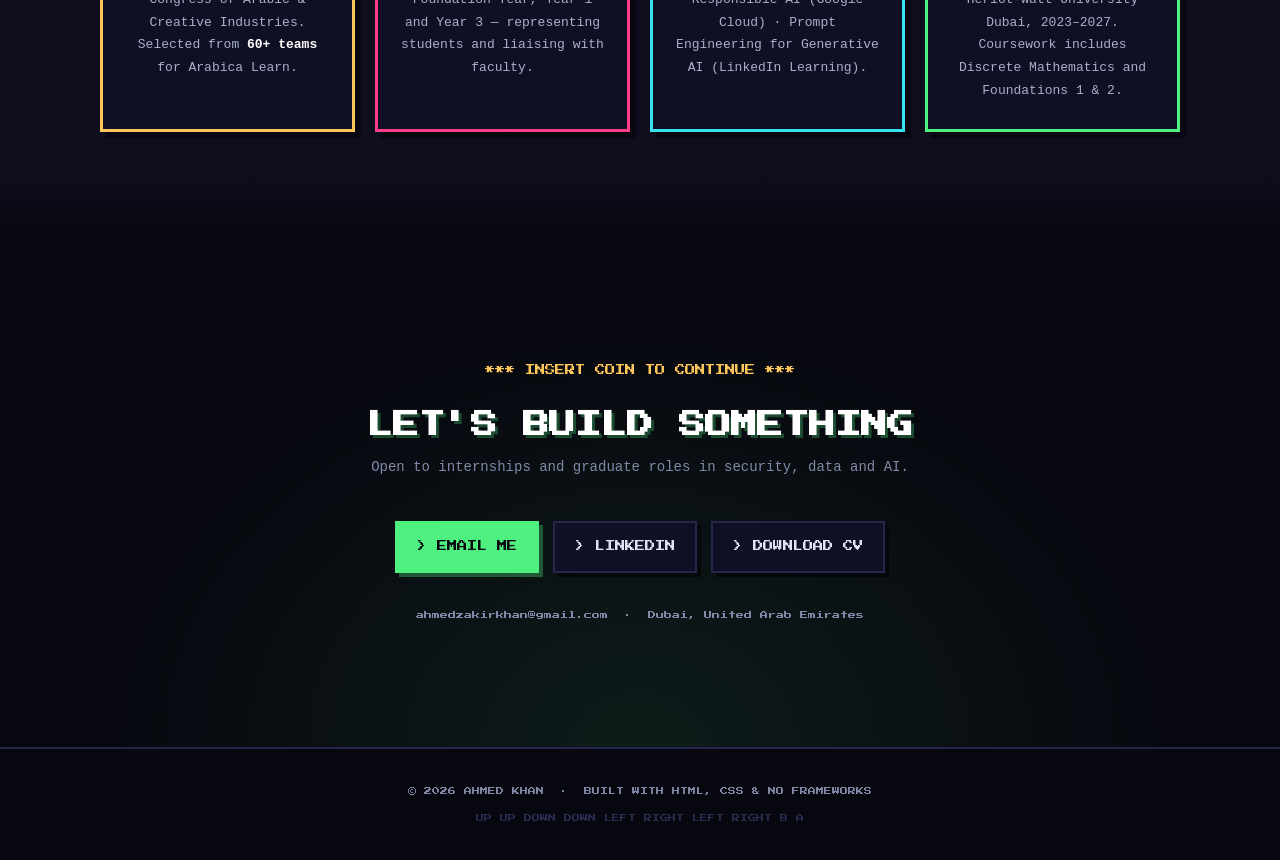
==== commit 1da58f1c: "Add Match Predictor, Payment Guard, WHOOP BLE Tools; link source repos Co-Authored-By: Claude Sonnet" ====
--- a/index.html
+++ b/index.html
@@ -260,6 +260,8 @@
 .item.legendary{border-color:var(--amber);box-shadow:5px 5px 0 rgba(255,199,90,.22)}
 .item.legendary:hover{border-color:var(--amber);box-shadow:8px 8px 0 rgba(255,199,90,.34)}
 .item.hide{display:none}
+.item-link{font-family:var(--font);font-size:8px;color:var(--green);margin-top:2px;align-self:flex-start}
+.item-link:hover{color:#fff}
 .item-top{display:flex;justify-content:space-between;align-items:center;gap:10px}
 .rarity{font-family:var(--font);font-size:6.5px;color:var(--cyan);border:1px solid var(--cyan);padding:5px 7px}
 .rarity.gold{color:var(--amber);border-color:var(--amber)}
@@ -576,6 +578,7 @@
            plus a browser HUD served by FastAPI. Ollama fallback for offline. Every side-effectful action
            asks for confirmation first.</p>
         <div class="tags"><span>Python</span><span>Claude API</span><span>FastAPI</span><span>Tkinter</span><span>Ollama</span><span>Google API</span><span>Notion API</span></div>
+        <a class="item-link" href="https://github.com/ahmezk11/jarvis-assistant" target="_blank" rel="noopener">&gt; SOURCE</a>
       </article>
 
       <article class="item reveal" data-c="ai">
@@ -595,6 +598,26 @@
         <div class="tags"><span>AI</span><span>FinTech</span><span>48h Build</span></div>
       </article>
 
+      <article class="item reveal" data-c="ai">
+        <div class="item-top"><span class="rarity">ML</span><span class="slot">AI</span></div>
+        <h3>Match Predictor</h3>
+        <p>macOS desktop app that predicts home win / draw / away win for football fixtures. Trained on
+           <b>38,023 matches</b> across five European leagues using Elo ratings, form, head-to-head and match
+           stats, with a local FastAPI service and a drift monitor. Graded against baselines.</p>
+        <div class="tags"><span>Python</span><span>scikit-learn</span><span>FastAPI</span><span>Desktop App</span></div>
+        <a class="item-link" href="https://github.com/ahmezk11/football-predictor" target="_blank" rel="noopener">&gt; SOURCE</a>
+      </article>
+
+      <article class="item reveal" data-c="ai">
+        <div class="item-top"><span class="rarity gold">* HACKATHON</span><span class="slot">AI</span></div>
+        <h3>Payment Guard</h3>
+        <p>UAE Hackathon 2026, Challenge #29 (Cyber Resilience for SMEs). Checks invoices and emails for
+           fraud and phishing before money moves, and gives small-business owners a plain Arabic or English
+           verdict. I built the FastAPI backend: invoice parsing, IBAN, domain and wording checks.</p>
+        <div class="tags"><span>FastAPI</span><span>Fraud Detection</span><span>Phishing</span><span>Team of 3</span></div>
+        <a class="item-link" href="https://github.com/ahmezk11/hackasnapa" target="_blank" rel="noopener">&gt; SOURCE</a>
+      </article>
+
       <article class="item reveal" data-c="web">
         <div class="item-top"><span class="rarity">BACKEND</span><span class="slot">WEB</span></div>
         <h3>UAE Car Aggregator</h3>
@@ -602,6 +625,7 @@
            SQLAlchemy/SQLite store with Pydantic models for listings — make, model, year, price,
            mileage, location and source.</p>
         <div class="tags"><span>FastAPI</span><span>SQLAlchemy</span><span>Pydantic</span><span>SQLite</span></div>
+        <a class="item-link" href="https://github.com/ahmezk11/uae-car-aggregator" target="_blank" rel="noopener">&gt; SOURCE</a>
       </article>
 
       <article class="item reveal" data-c="web">
@@ -667,6 +691,15 @@
            button input through direct GPIO control — real-time hardware/software integration and
            low-level debugging.</p>
         <div class="tags"><span>C</span><span>ARM Assembly</span><span>GPIO</span><span>Raspberry Pi</span></div>
+      </article>
+
+      <article class="item reveal" data-c="systems">
+        <div class="item-top"><span class="rarity">TOOLING</span><span class="slot">SYSTEMS</span></div>
+        <h3>WHOOP BLE Tools</h3>
+        <p>Bluetooth LE diagnostic CLI for a WHOOP strap, no app or account needed. Scans for the strap,
+           dumps its GATT services and streams raw notifications live, decoding standard heart rate.</p>
+        <div class="tags"><span>Python</span><span>Bluetooth LE</span><span>bleak</span></div>
+        <a class="item-link" href="https://github.com/ahmezk11/whoop-ble-tools" target="_blank" rel="noopener">&gt; SOURCE</a>
       </article>
 
       <article class="item reveal" data-c="systems">
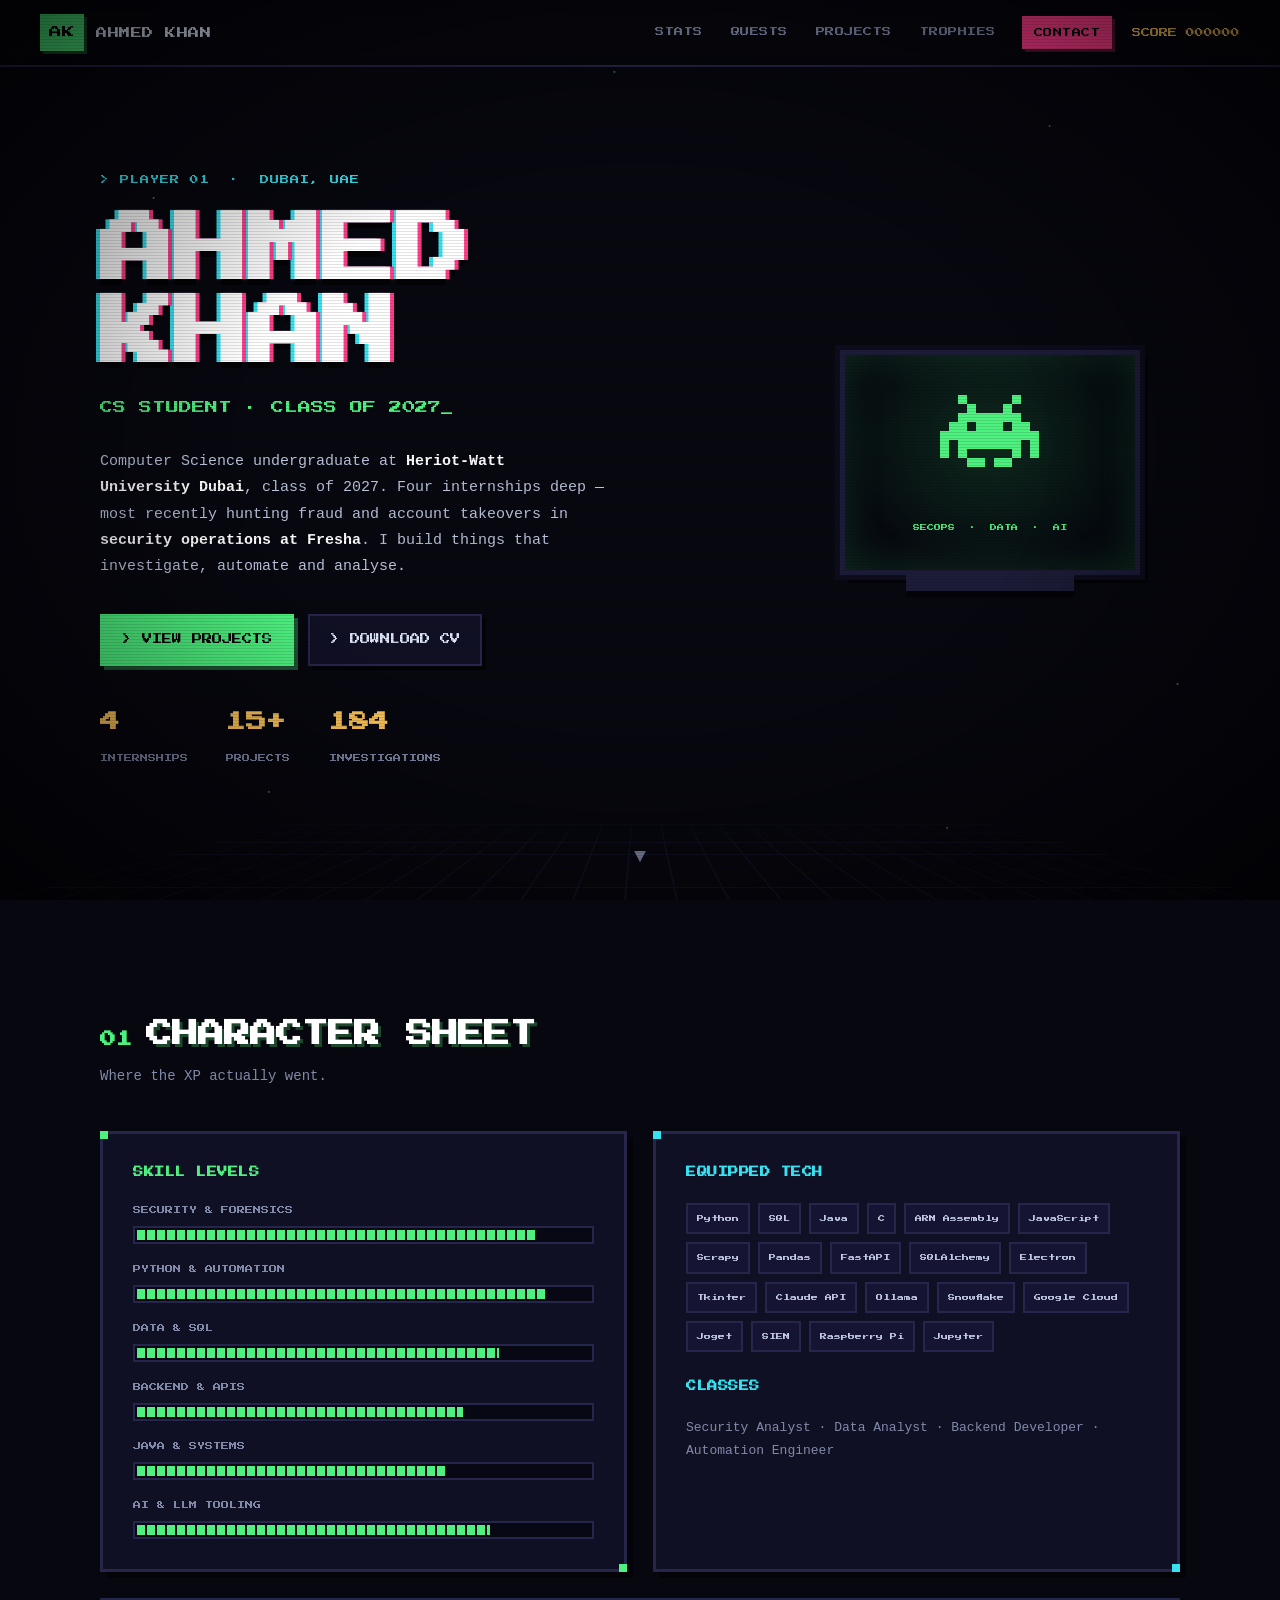
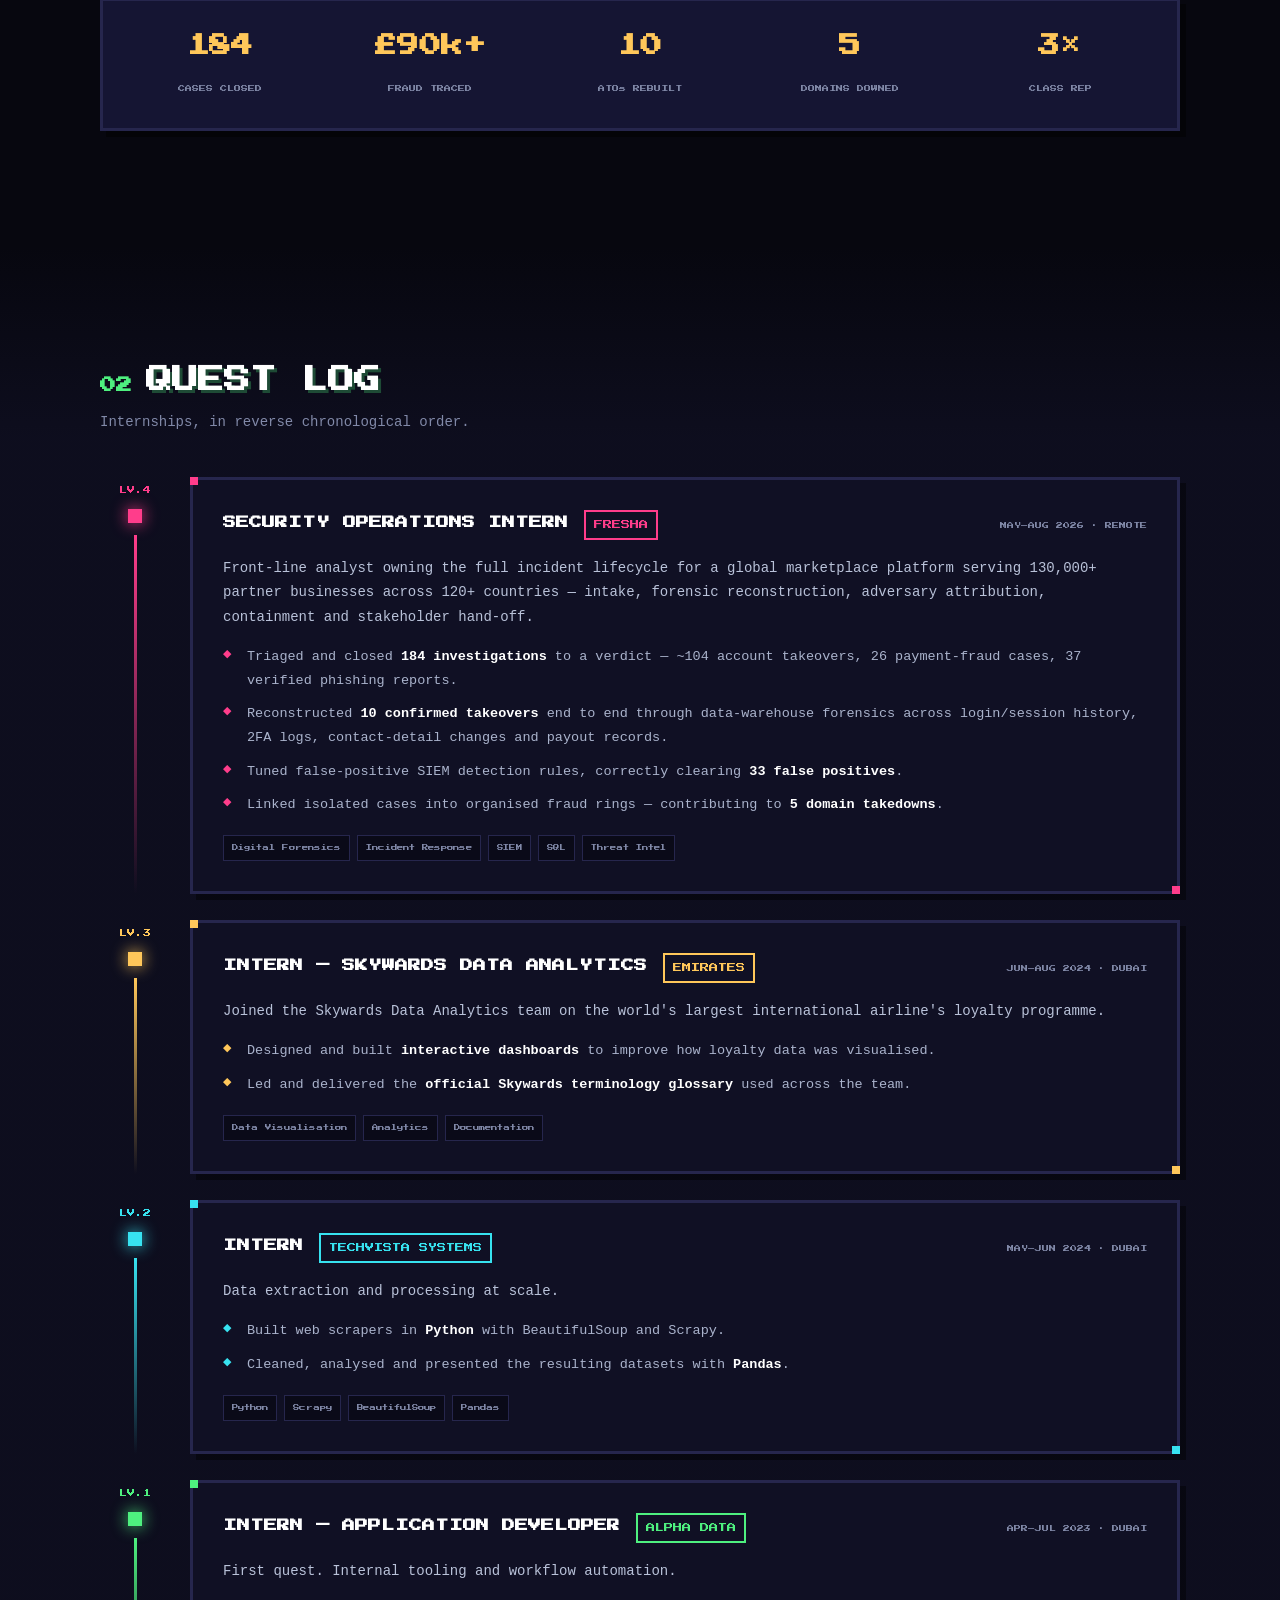
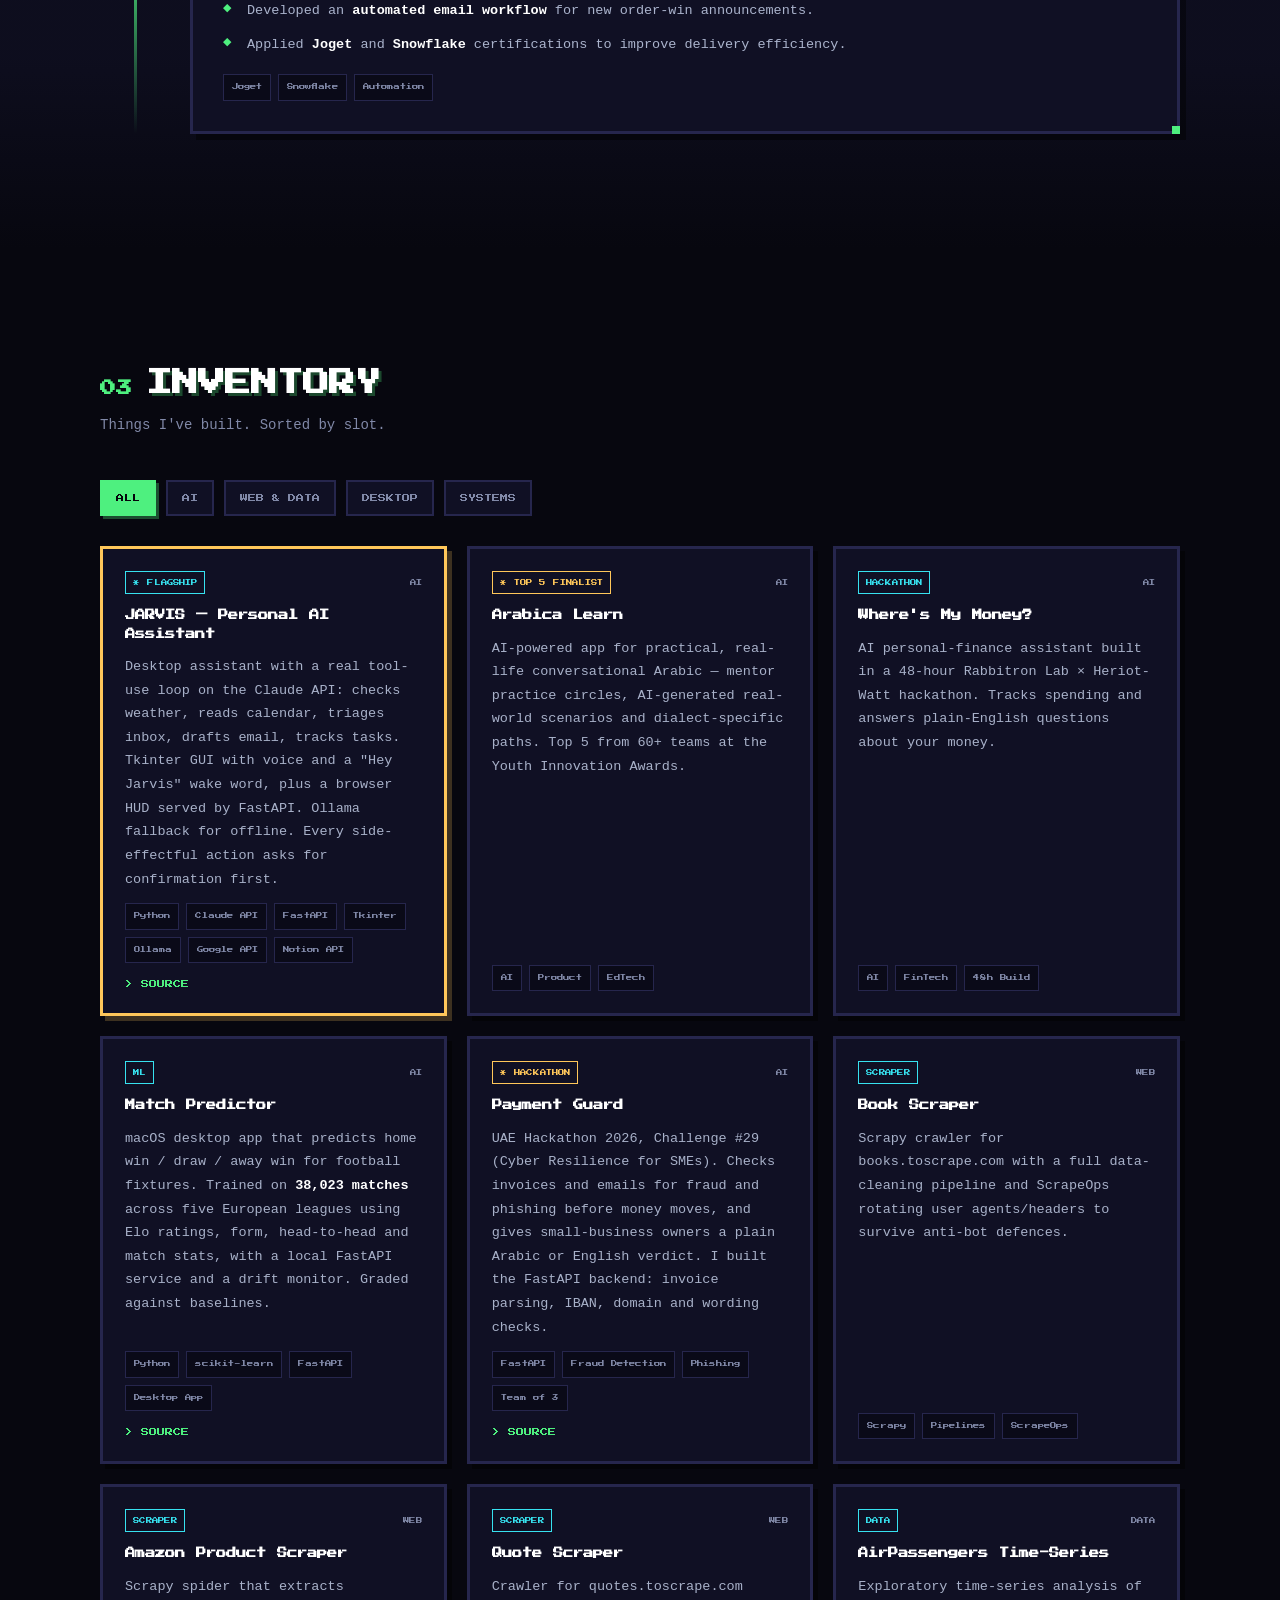
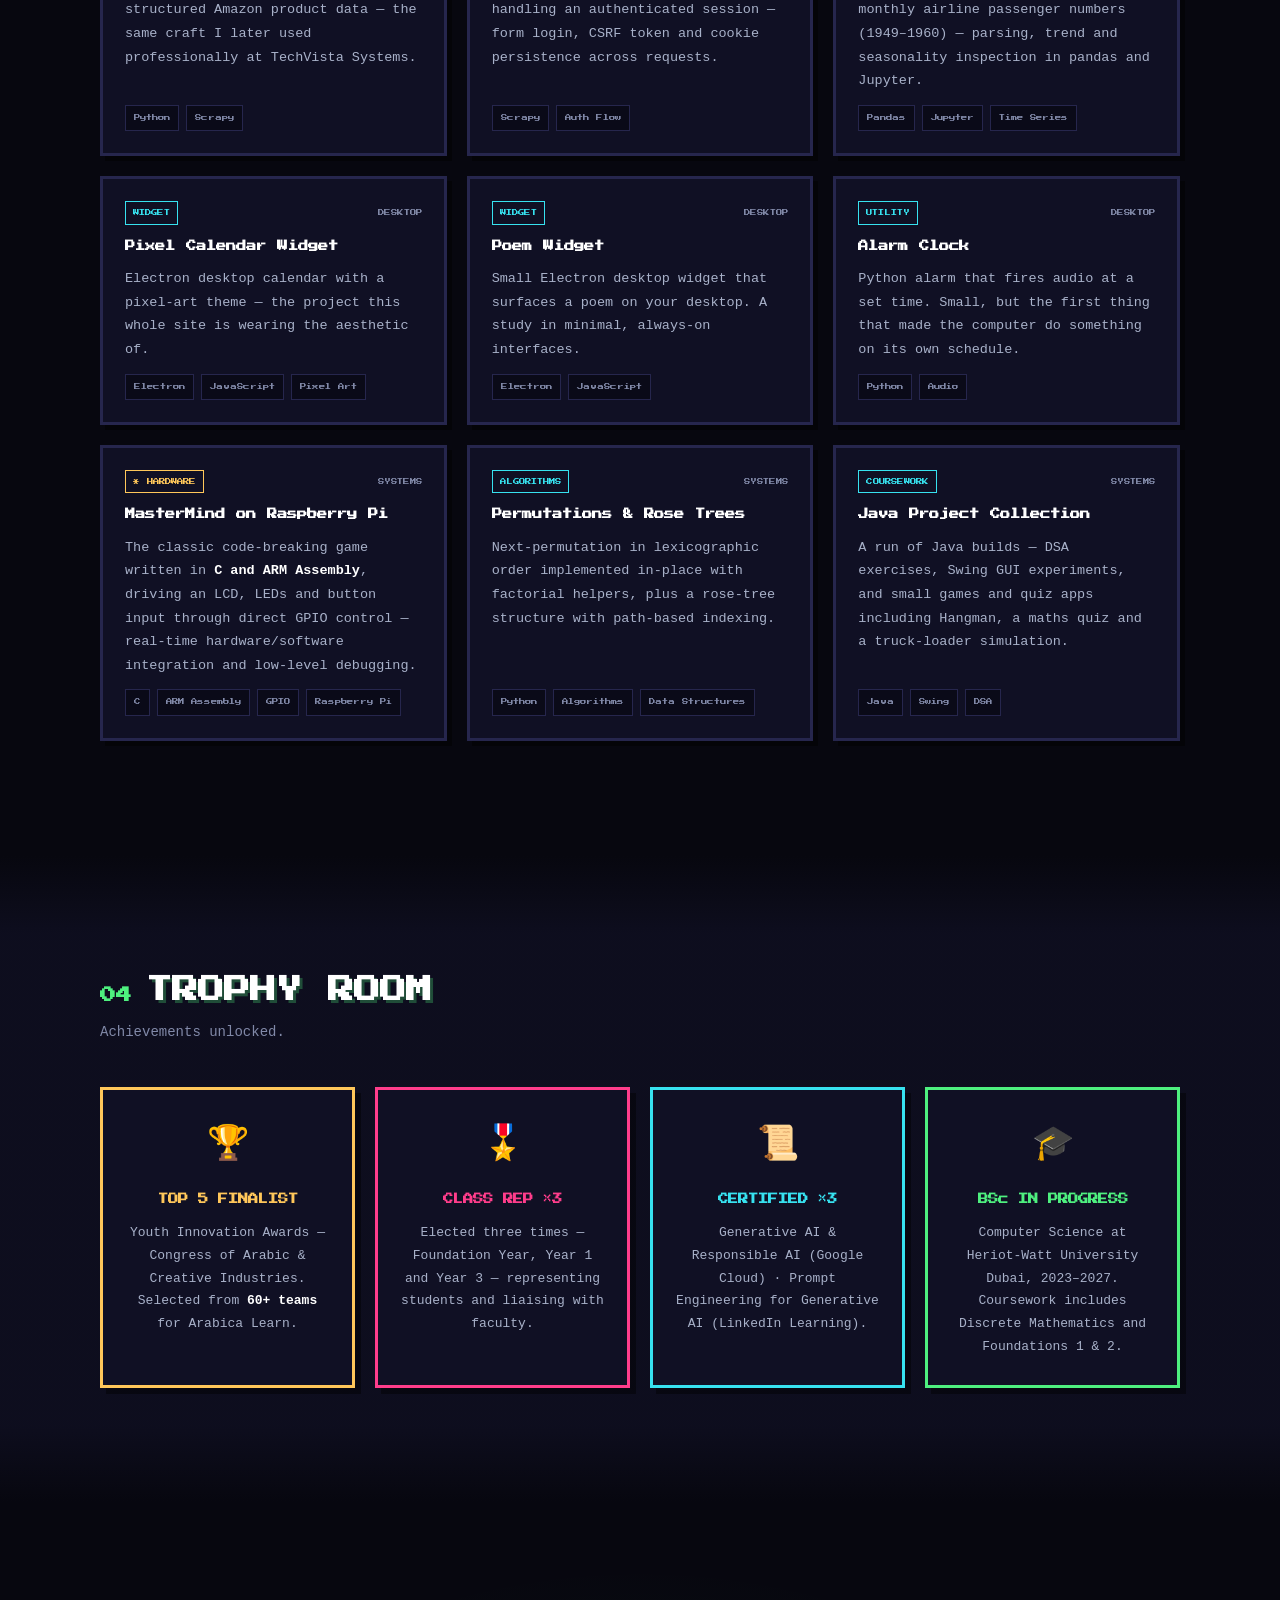
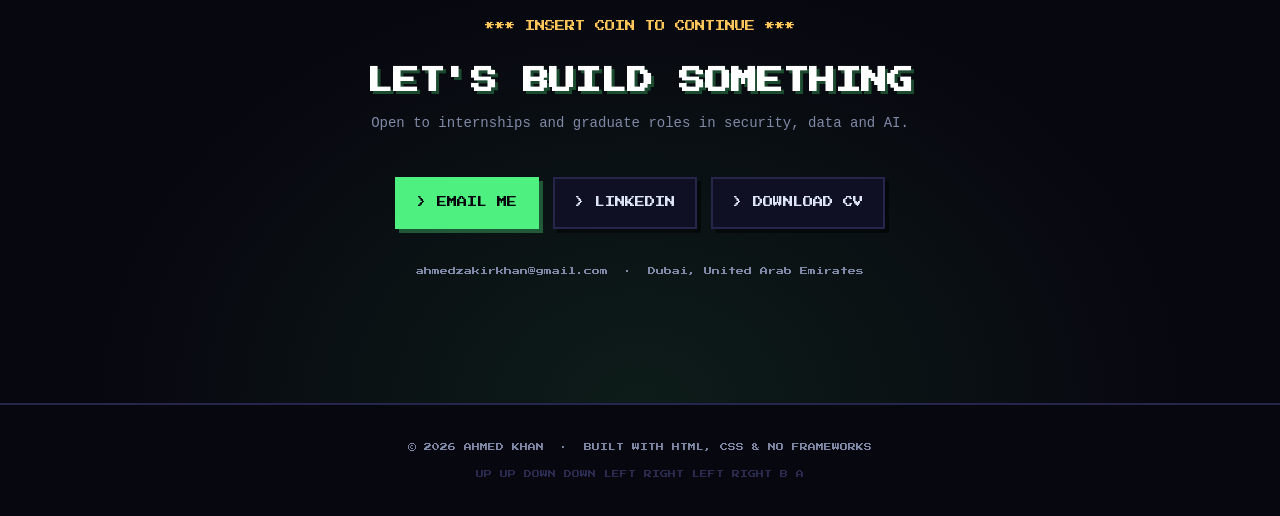
==== commit 36e854fd: "Remove WHOOP BLE Tools and UAE Car Aggregator cards Co-Authored-By: Claude Sonnet 5.5 <noreply@anthr" ====
--- a/index.html
+++ b/index.html
@@ -619,16 +619,6 @@
       </article>
 
       <article class="item reveal" data-c="web">
-        <div class="item-top"><span class="rarity">BACKEND</span><span class="slot">WEB</span></div>
-        <h3>UAE Car Aggregator</h3>
-        <p>AutoTempest-style aggregator backend for the UAE used-car market. REST API over a
-           SQLAlchemy/SQLite store with Pydantic models for listings — make, model, year, price,
-           mileage, location and source.</p>
-        <div class="tags"><span>FastAPI</span><span>SQLAlchemy</span><span>Pydantic</span><span>SQLite</span></div>
-        <a class="item-link" href="https://github.com/ahmezk11/uae-car-aggregator" target="_blank" rel="noopener">&gt; SOURCE</a>
-      </article>
-
-      <article class="item reveal" data-c="web">
         <div class="item-top"><span class="rarity">SCRAPER</span><span class="slot">WEB</span></div>
         <h3>Book Scraper</h3>
         <p>Scrapy crawler for books.toscrape.com with a full data-cleaning pipeline and ScrapeOps
@@ -691,15 +681,6 @@
            button input through direct GPIO control — real-time hardware/software integration and
            low-level debugging.</p>
         <div class="tags"><span>C</span><span>ARM Assembly</span><span>GPIO</span><span>Raspberry Pi</span></div>
-      </article>
-
-      <article class="item reveal" data-c="systems">
-        <div class="item-top"><span class="rarity">TOOLING</span><span class="slot">SYSTEMS</span></div>
-        <h3>WHOOP BLE Tools</h3>
-        <p>Bluetooth LE diagnostic CLI for a WHOOP strap, no app or account needed. Scans for the strap,
-           dumps its GATT services and streams raw notifications live, decoding standard heart rate.</p>
-        <div class="tags"><span>Python</span><span>Bluetooth LE</span><span>bleak</span></div>
-        <a class="item-link" href="https://github.com/ahmezk11/whoop-ble-tools" target="_blank" rel="noopener">&gt; SOURCE</a>
       </article>
 
       <article class="item reveal" data-c="systems">
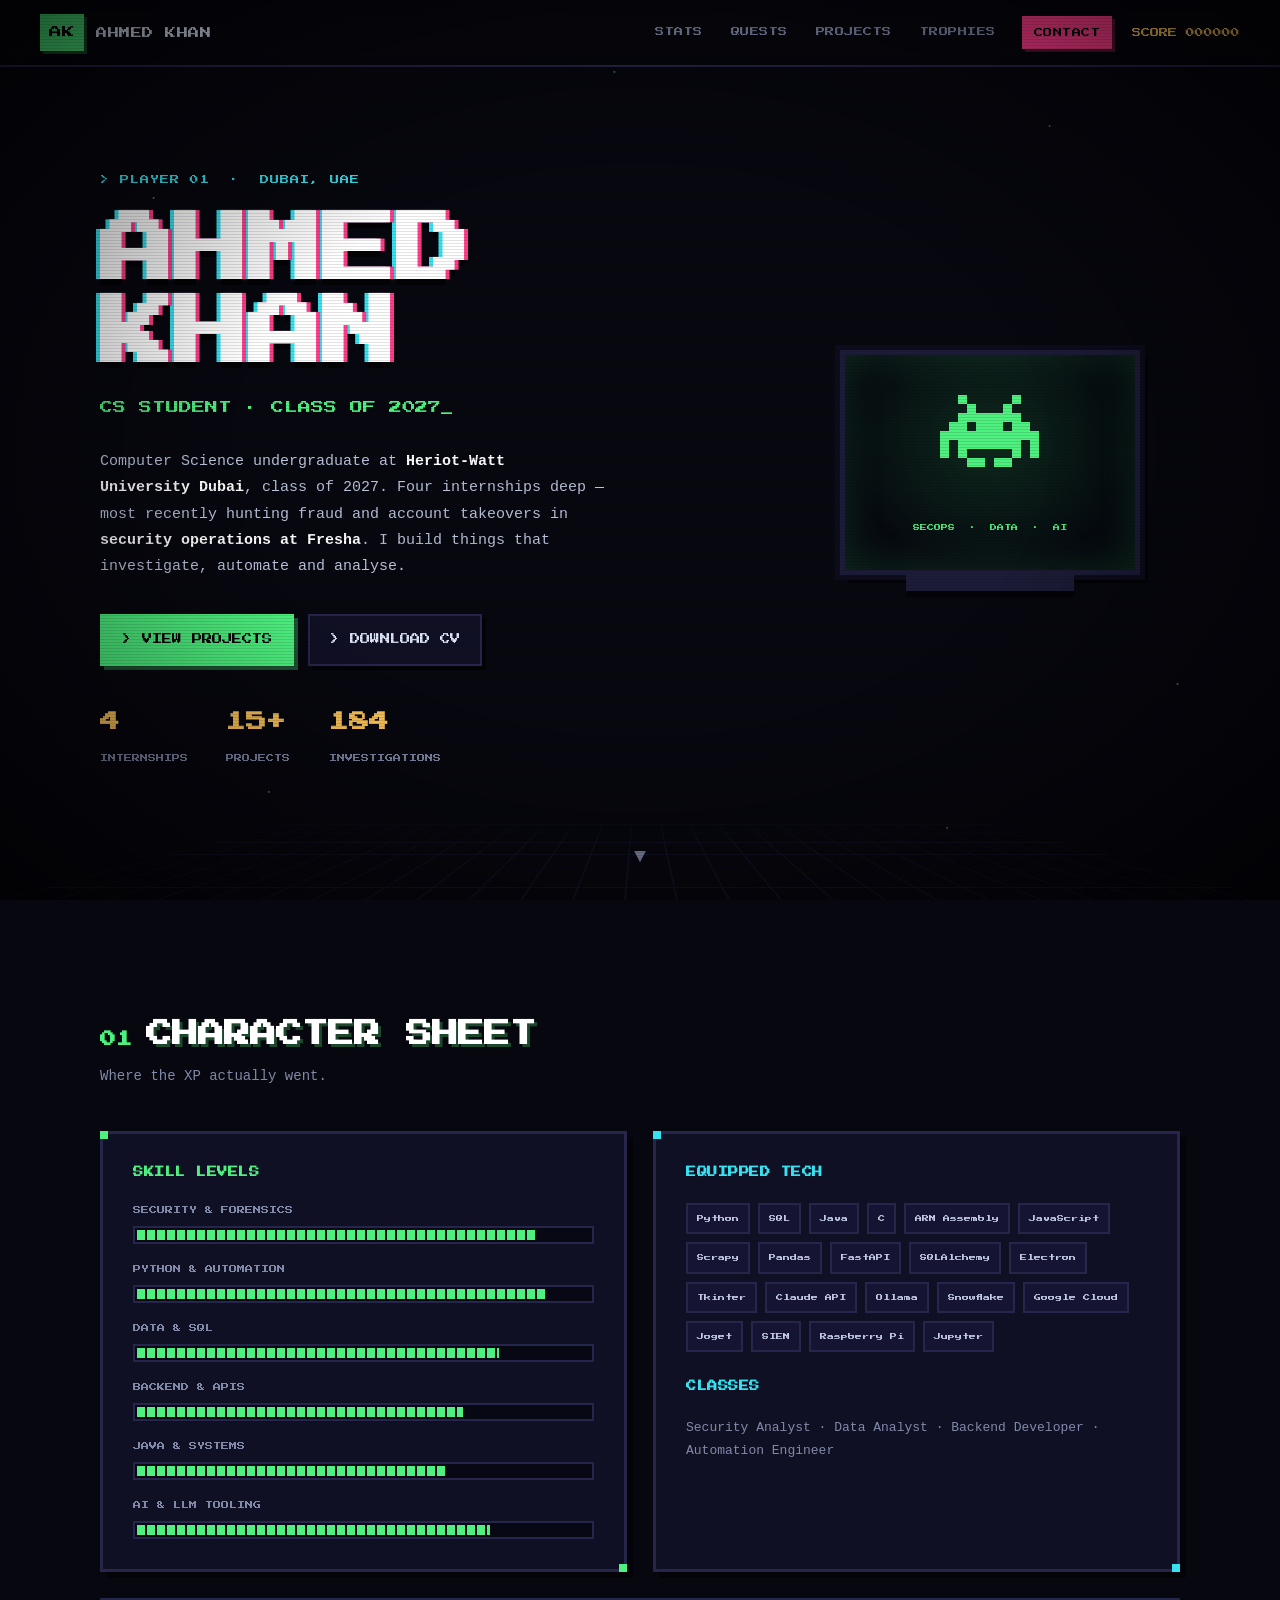
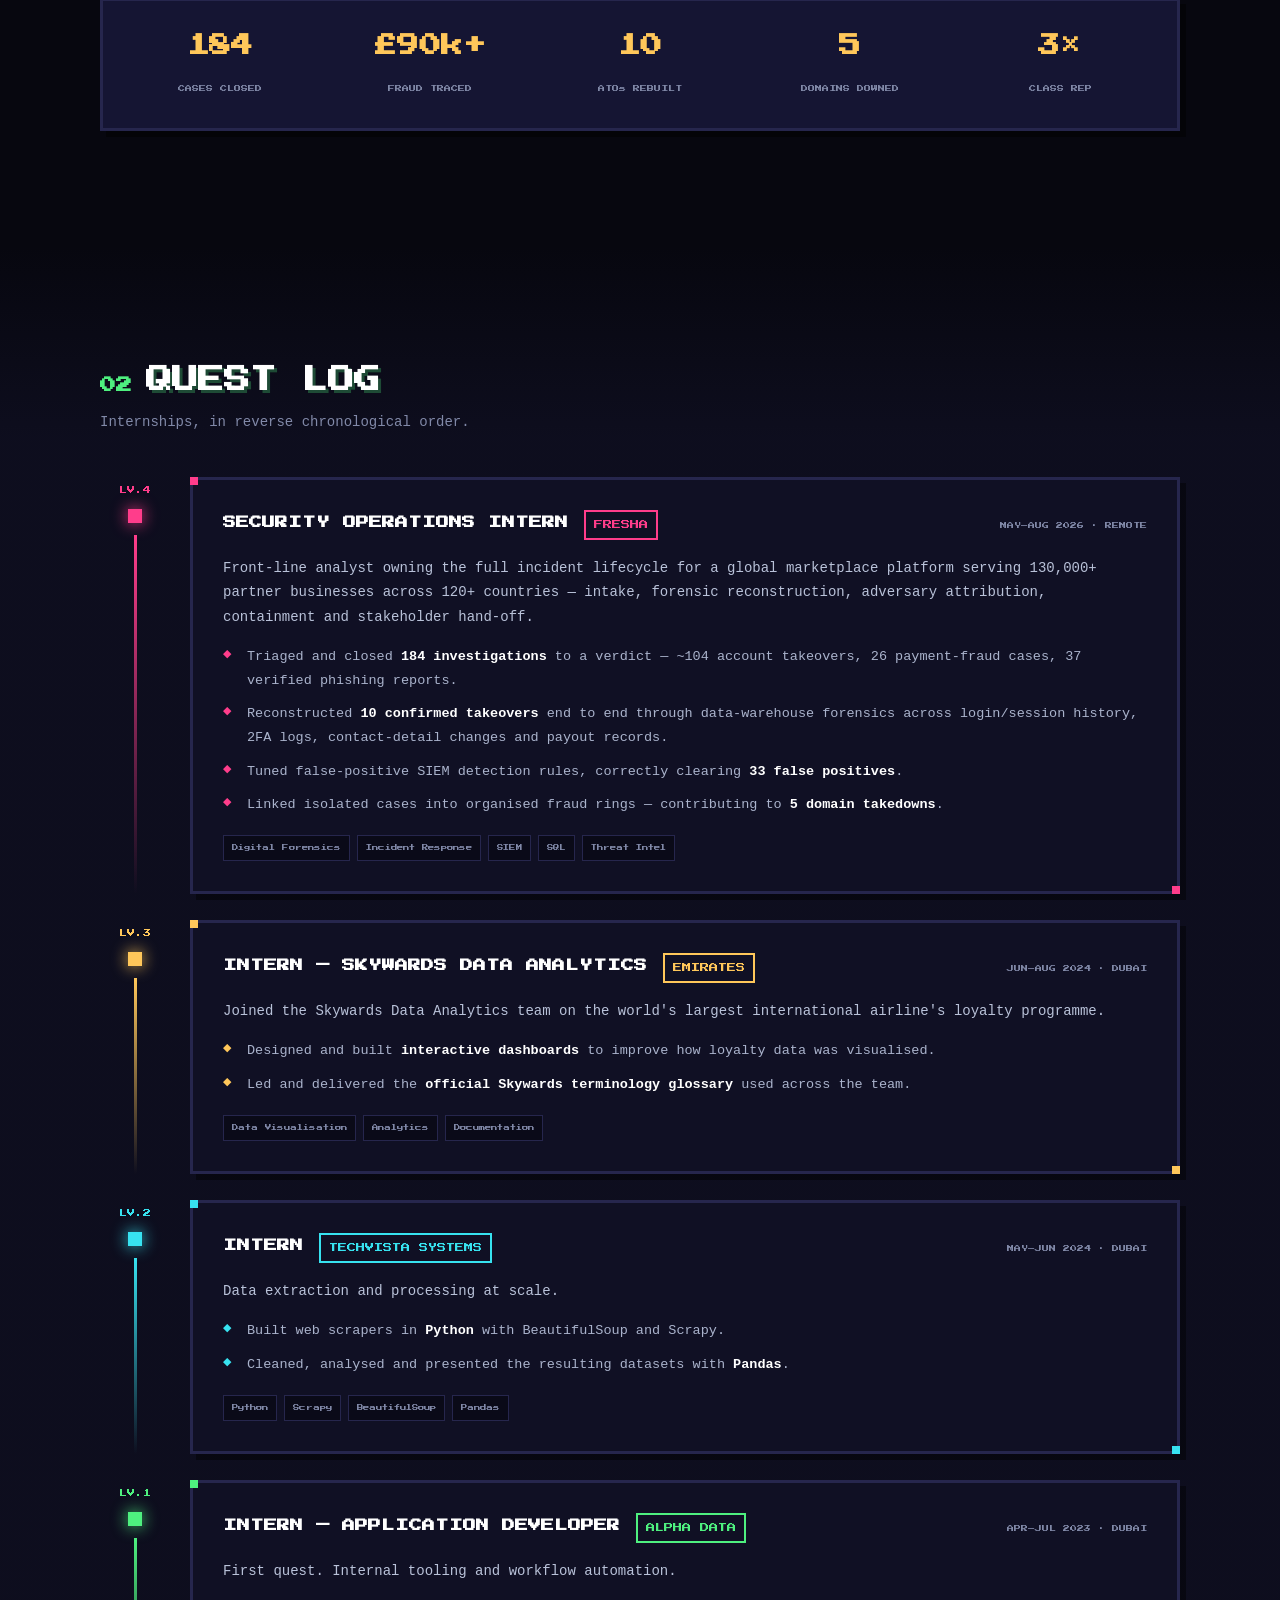
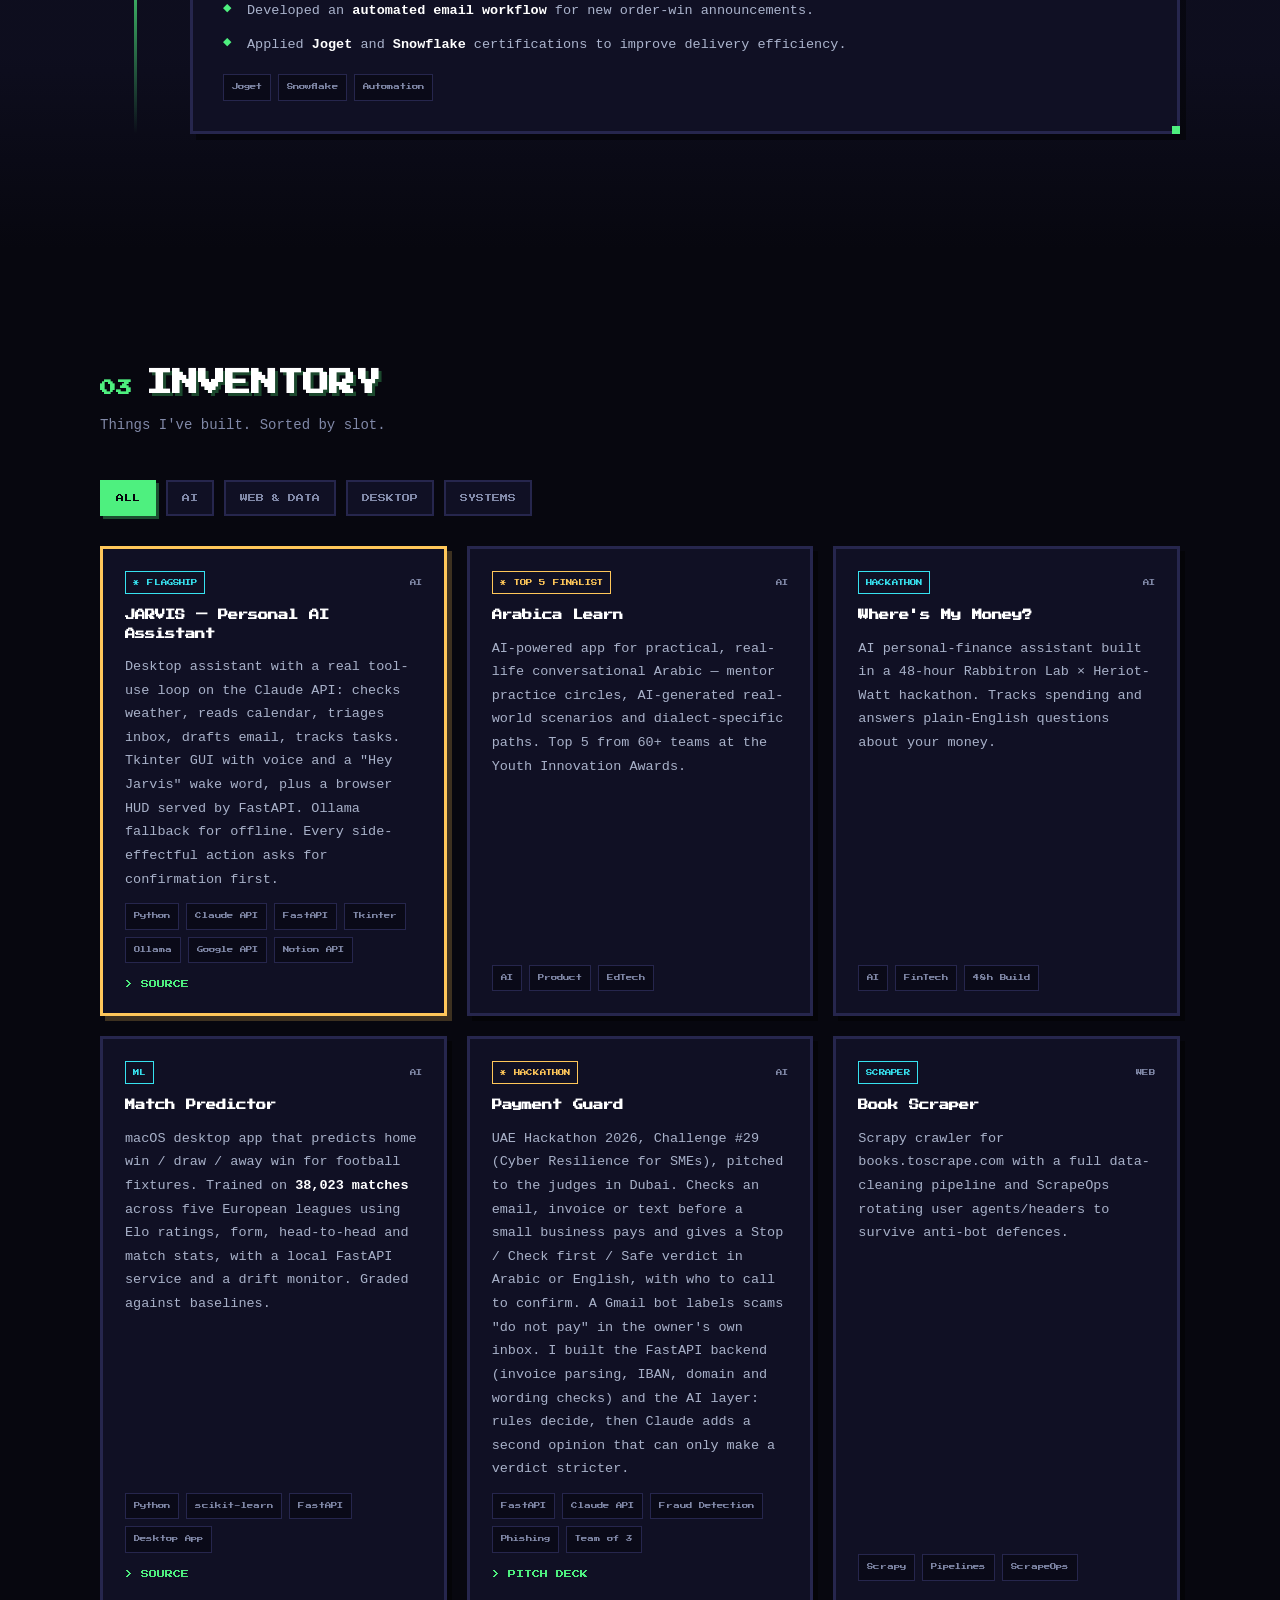
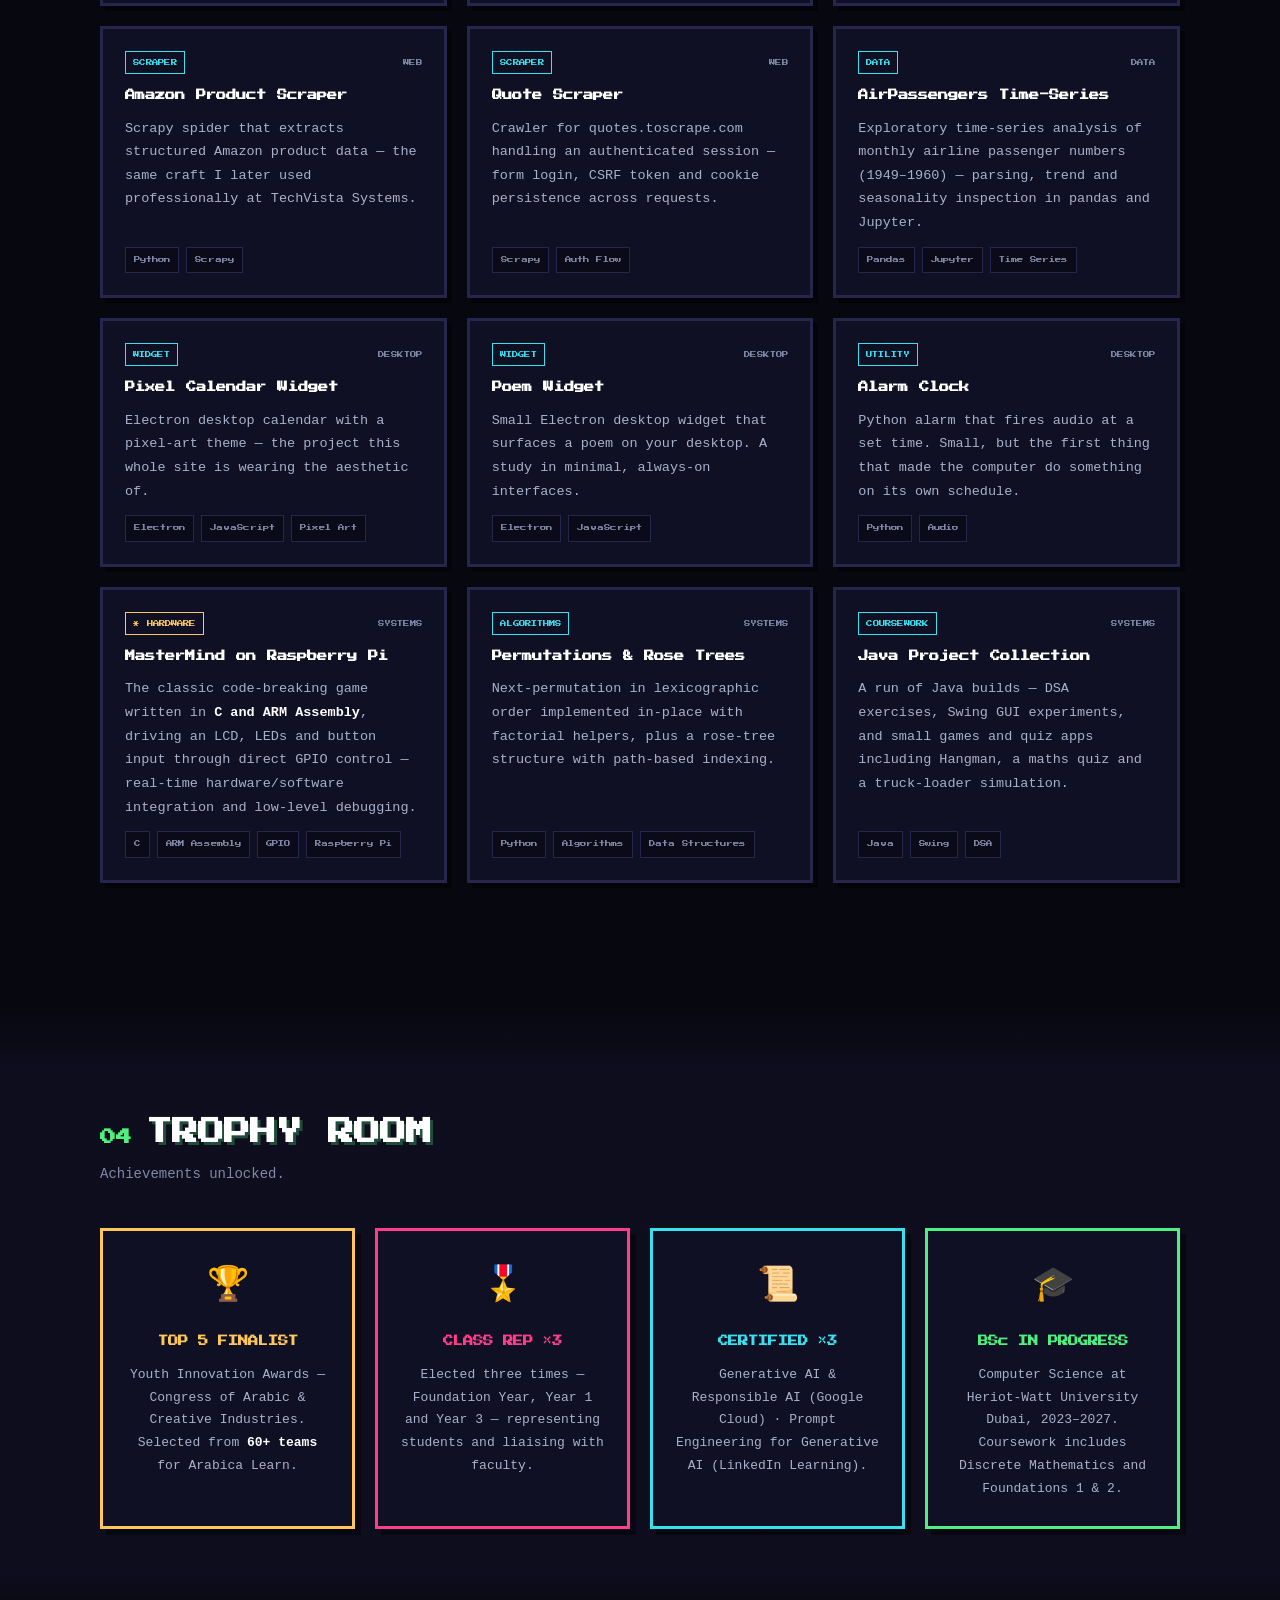
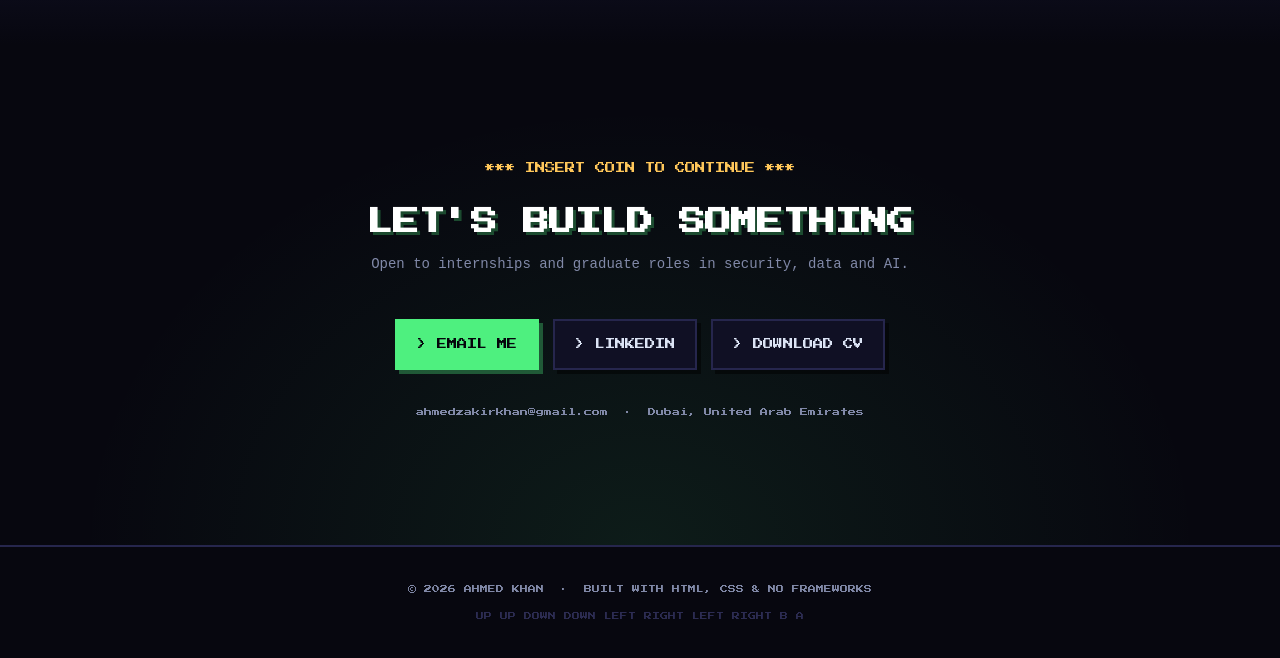
==== commit a441cc7d: "Payment Guard: fuller project card; link pitch deck (source repos are private) Co-Authored-By: Claud" ====
--- a/index.html
+++ b/index.html
@@ -611,11 +611,14 @@
       <article class="item reveal" data-c="ai">
         <div class="item-top"><span class="rarity gold">* HACKATHON</span><span class="slot">AI</span></div>
         <h3>Payment Guard</h3>
-        <p>UAE Hackathon 2026, Challenge #29 (Cyber Resilience for SMEs). Checks invoices and emails for
-           fraud and phishing before money moves, and gives small-business owners a plain Arabic or English
-           verdict. I built the FastAPI backend: invoice parsing, IBAN, domain and wording checks.</p>
-        <div class="tags"><span>FastAPI</span><span>Fraud Detection</span><span>Phishing</span><span>Team of 3</span></div>
-        <a class="item-link" href="https://github.com/ahmezk11/hackasnapa" target="_blank" rel="noopener">&gt; SOURCE</a>
+        <p>UAE Hackathon 2026, Challenge #29 (Cyber Resilience for SMEs), pitched to the judges in Dubai.
+           Checks an email, invoice or text before a small business pays and gives a Stop / Check first /
+           Safe verdict in Arabic or English, with who to call to confirm. A Gmail bot labels scams
+           "do not pay" in the owner's own inbox. I built the FastAPI backend (invoice parsing, IBAN,
+           domain and wording checks) and the AI layer: rules decide, then Claude adds a second opinion
+           that can only make a verdict stricter.</p>
+        <div class="tags"><span>FastAPI</span><span>Claude API</span><span>Fraud Detection</span><span>Phishing</span><span>Team of 3</span></div>
+        <a class="item-link" href="https://github.com/ahmezk11/payment-guard-slides" target="_blank" rel="noopener">&gt; PITCH DECK</a>
       </article>
 
       <article class="item reveal" data-c="web">
